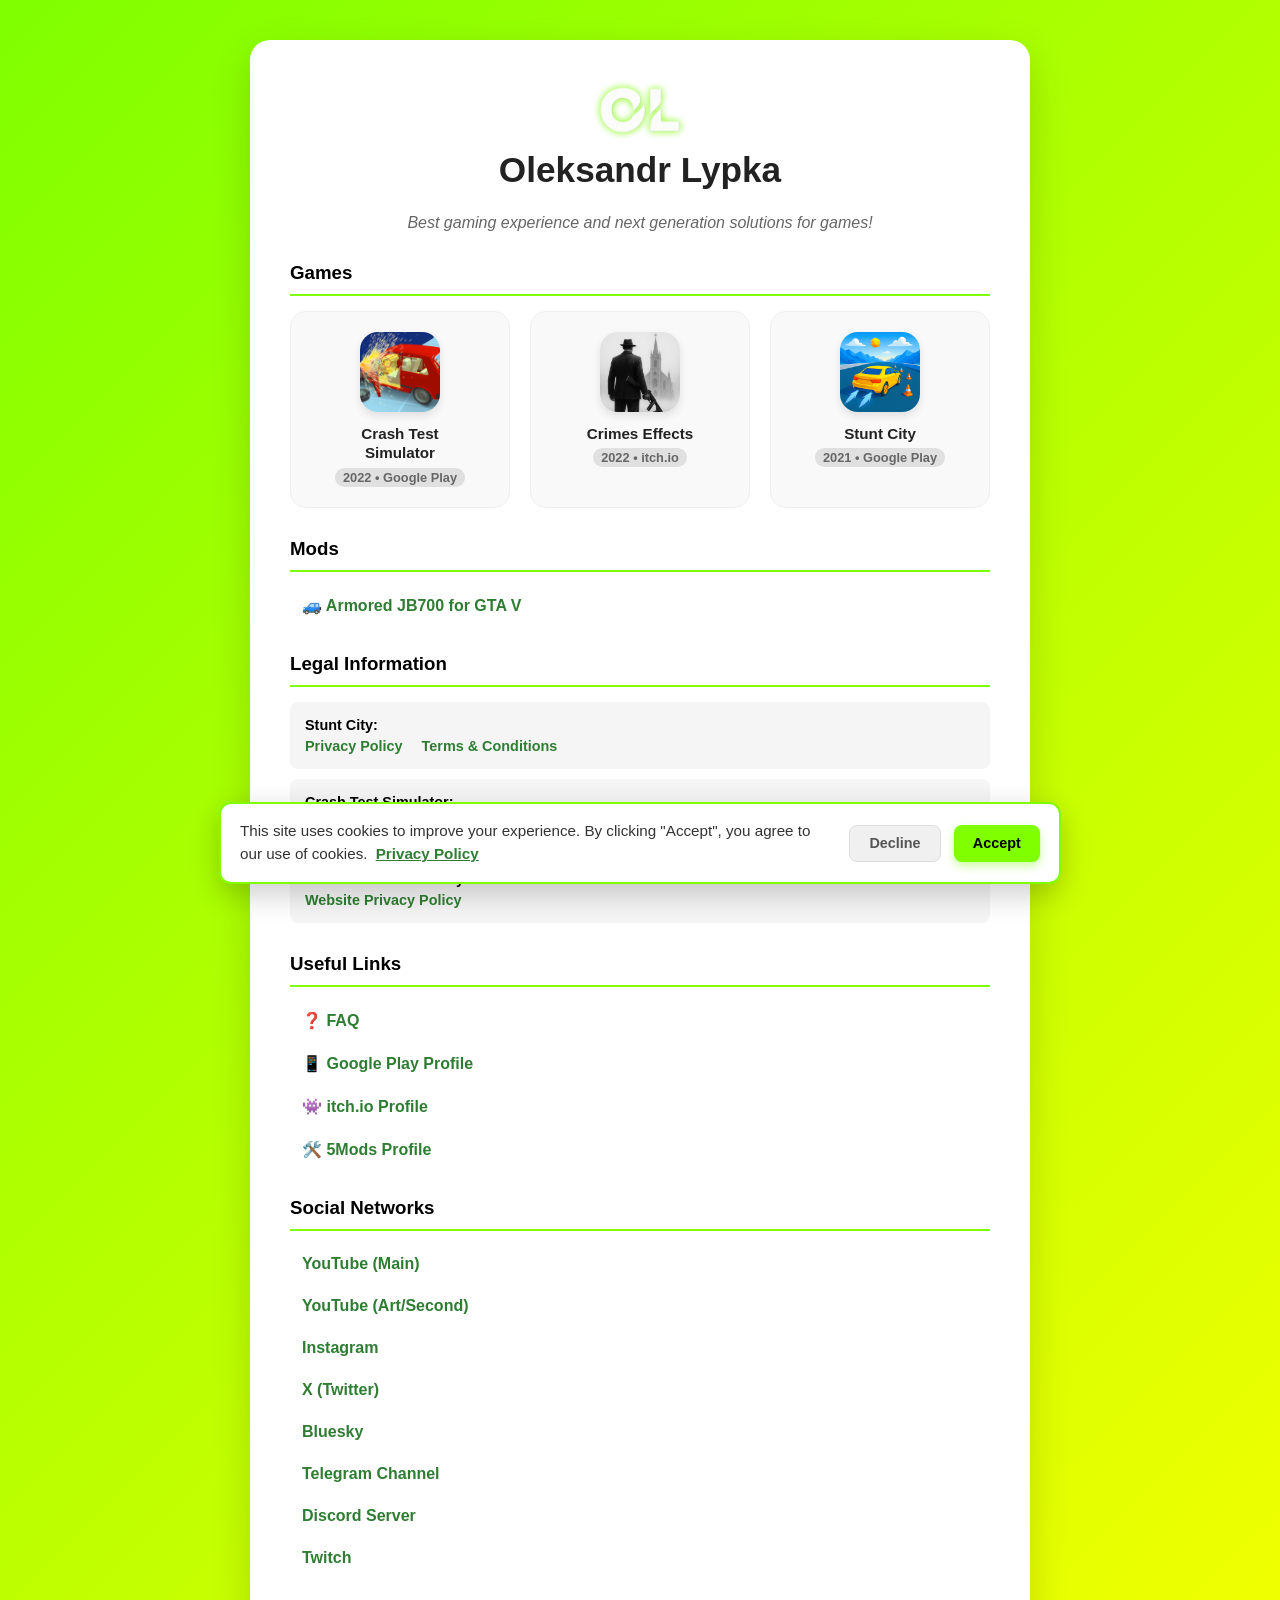
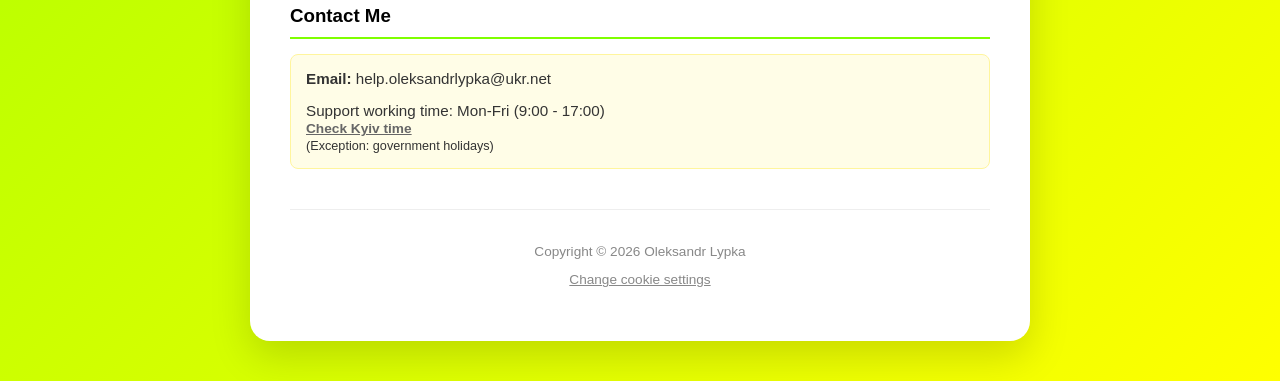
==== index.html @ 683409d5 "Added new link" ====
<!DOCTYPE html>
<html lang="en">
<head>
    <meta charset='utf-8'>
    <meta name='viewport' content='width=device-width, initial-scale=1.0'>
    <title>Oleksandr Lypka - Home</title>
    <style>
        /* --- 1. MAIN BACKGROUND AND LAYOUT --- */
        body {
            margin: 0;
            padding: 0;
            font-family: 'Helvetica Neue', Helvetica, Arial, sans-serif;
            background: linear-gradient(135deg, #7fff00, #ffff00);
            min-height: 100vh;
            display: flex;
            justify-content: center;
            align-items: center;
            color: #333;
        }

        /* --- 2. WHITE CARD (CONTAINER) --- */
        .card-container {
            background-color: #ffffff;
            width: 90%;
            max-width: 700px;
            margin: 40px 20px;
            padding: 40px;
            border-radius: 20px;
            box-shadow: 0 15px 40px rgba(0,0,0,0.15);
            position: relative;
        }

        /* --- 3. LOGO STYLES --- */
        .logo-img {
            display: block;
            margin: 0 auto 10px auto;
            max-width: 120px;
            height: auto;
        }

        /* --- 4. GAME CARDS STYLES --- */
        .games-grid {
            display: grid;
            grid-template-columns: repeat(auto-fit, minmax(140px, 1fr));
            gap: 20px;
            margin-bottom: 30px;
        }

        .game-card {
            background-color: #f9f9f9;
            border-radius: 16px;
            padding: 20px;
            text-align: center;
            text-decoration: none;
            transition: transform 0.2s, box-shadow 0.2s;
            border: 1px solid #eee;
            display: flex;
            flex-direction: column;
            align-items: center;
        }

            .game-card:hover {
                transform: translateY(-5px);
                box-shadow: 0 10px 20px rgba(0,0,0,0.1);
                background-color: #fff;
                border-color: #7fff00;
            }

        .game-icon {
            width: 80px;
            height: 80px;
            border-radius: 18px;
            margin-bottom: 12px;
            box-shadow: 0 4px 8px rgba(0,0,0,0.1);
            object-fit: cover;
        }

        .game-title {
            font-weight: bold;
            color: #222;
            margin-bottom: 5px;
            font-size: 0.95em;
            line-height: 1.3;
        }

        .game-platform {
            font-size: 0.8em;
            color: #666;
            background: #e0e0e0;
            padding: 2px 8px;
            border-radius: 10px;
            white-space: nowrap; /* So that the year and text don't break up ugly */
        }

        /* --- 5. TYPOGRAPHY AND ELEMENTS --- */
        h1 {
            margin-top: 0;
            color: #222;
            text-align: center;
            font-size: 2.2em;
        }

        .subtitle {
            text-align: center;
            color: #666;
            font-style: italic;
            margin-bottom: 30px;
        }

        h3 {
            border-bottom: 2px solid #7fff00;
            padding-bottom: 10px;
            margin-top: 30px;
            margin-bottom: 15px;
            color: #000;
        }

        ul {
            list-style-type: none;
            padding-left: 0;
        }

        li {
            margin-bottom: 8px;
            padding: 8px 12px;
            border-radius: 6px;
            transition: background 0.2s;
        }

            li:hover {
                background-color: #f9f9f9;
            }

        a {
            color: #2e7d32;
            text-decoration: none;
            font-weight: 600;
            display: block;
        }

        .game-card a {
            text-decoration: none;
        }
        /* Fix for cards */

        /* Links Hover */
        ul a:hover, .legal-links a:hover, .footer a:hover {
            text-decoration: underline;
            color: #1b5e20;
        }

        /* Legal & Footer */
        .legal-section {
            font-size: 0.9em;
            color: #555;
            background: #f5f5f5;
            padding: 15px;
            border-radius: 8px;
            margin-bottom: 10px;
        }

            .legal-section strong {
                display: block;
                margin-bottom: 5px;
                color: #000;
            }

        .legal-links a {
            display: inline;
            margin-right: 15px;
        }

        .contact-info {
            background-color: #fffde7;
            padding: 15px;
            border-radius: 8px;
            border: 1px solid #fff59d;
            font-size: 0.95em;
        }

        .footer {
            text-align: center;
            margin-top: 40px;
            font-size: 0.85em;
            color: #888;
            border-top: 1px solid #eee;
            padding-top: 20px;
        }

            .footer a {
                display: inline;
                color: #888;
                font-weight: normal;
                text-decoration: underline;
            }

        /* --- 6. COOKIE CONSENT --- */
        .cookie-consent {
            position: fixed;
            left: 1rem;
            right: 1rem;
            bottom: 1rem;
            background: #ffffff;
            color: #333;
            border: 2px solid #7fff00;
            padding: 1rem 1.2rem;
            border-radius: 12px;
            box-shadow: 0 10px 30px rgba(0,0,0,0.2);
            display: flex;
            gap: 1rem;
            align-items: center;
            justify-content: space-between;
            z-index: 9999;
            max-width: 800px;
            margin: 0 auto;
            font-size: 0.95rem;
        }

            .cookie-consent[hidden] {
                display: none !important;
            }

        .cookie-consent__message {
            flex: 1;
            line-height: 1.5;
        }

        .cookie-consent__actions {
            display: flex;
            gap: 0.8rem;
            flex-shrink: 0;
        }

        .cookie-btn {
            border: none;
            padding: 0.6rem 1.2rem;
            border-radius: 8px;
            cursor: pointer;
            font-weight: bold;
            font-size: 0.9rem;
            transition: transform 0.1s;
        }

            .cookie-btn:active {
                transform: scale(0.95);
            }

        .cookie-btn--accept {
            background: #7fff00;
            color: #000;
            box-shadow: 0 4px 10px rgba(127, 255, 0, 0.4);
        }

            .cookie-btn--accept:hover {
                background: #76ea00;
            }

        .cookie-btn--decline {
            background: #f0f0f0;
            color: #555;
            border: 1px solid #ddd;
        }

            .cookie-btn--decline:hover {
                background: #e0e0e0;
                color: #000;
            }

        .cookie-link {
            color: #2e7d32;
            text-decoration: underline;
            margin-left: 0.25rem;
            display: inline;
            font-weight: bold;
        }

        @media (max-width:600px) {
            .cookie-consent {
                flex-direction: column;
                align-items: stretch;
                text-align: left;
            }

            .cookie-consent__actions {
                justify-content: flex-end;
                margin-top: 10px;
            }

            .card-container {
                width: auto;
                padding: 25px;
                margin: 20px 10px;
            }

            .games-grid {
                grid-template-columns: repeat(auto-fit, minmax(130px, 1fr));
            }
        }
    </style>
</head>
<body>

    <div class="card-container">

        <img src="OL_Logo.png" alt="Oleksandr Lypka Logo" class="logo-img">

        <h1>Oleksandr Lypka</h1>
        <div class="subtitle">Best gaming experience and next generation solutions for games!</div>

        <h3>Games</h3>

        <div class="games-grid">

            <a href="https://play.google.com/store/apps/details?id=com.OleksandrLypka.CrashTestSimulator" target="_blank" rel="noopener noreferrer" class="game-card">
                <img src="CTS_Icon.png" alt="Crash Test Simulator Icon" class="game-icon">
                <div class="game-title">Crash Test<br>Simulator</div>
                <div class="game-platform">2022 • Google Play</div>
            </a>

            <a href="https://oleksandrlypka.itch.io/crimes-effect" target="_blank" rel="noopener noreferrer" class="game-card">
                <img src="CE_Icon.png" alt="Crimes Effects Icon" class="game-icon">
                <div class="game-title">Crimes Effects</div>
                <div class="game-platform">2022 • itch.io</div>
            </a>

            <a href="https://play.google.com/store/apps/details?id=com.OleksandrLypka.DeliveryWithoutBrakes" target="_blank" rel="noopener noreferrer" class="game-card">
                <img src="SC_Icon.png" alt="Stunt City Icon" class="game-icon">
                <div class="game-title">Stunt City</div>
                <div class="game-platform">2021 • Google Play</div>
            </a>

        </div>
        <h3>Mods</h3>
        <ul>
            <li><a href="https://gta5-mods.com/vehicles/armored-jb700" target="_blank" rel="noopener noreferrer">🚙 Armored JB700 for GTA V</a></li>
        </ul>

        <h3>Legal Information</h3>

        <div class="legal-section">
            <strong>Stunt City:</strong>
            <div class="legal-links">
                <a href="https://oleksandrlypka.github.io/PrivacyPolicySC.html" target="_blank" rel="noopener noreferrer">Privacy Policy</a>
                <a href="https://oleksandrlypka.github.io/TermsAndConditionsSC.html" target="_blank" rel="noopener noreferrer">Terms & Conditions</a>
            </div>
        </div>

        <div class="legal-section">
            <strong>Crash Test Simulator:</strong>
            <div class="legal-links">
                <a href="https://oleksandrlypka.github.io/PrivacyPolicyID1.html" target="_blank" rel="noopener noreferrer">Privacy Policy</a>
                <a href="https://oleksandrlypka.github.io/TermsAndConditionsID1.html" target="_blank" rel="noopener noreferrer">Terms & Conditions</a>
            </div>
        </div>

        <div class="legal-section">
            <strong>General Website Policy:</strong>
            <div class="legal-links">
                <a href="https://oleksandrlypka.github.io/PrivacyPolicy.html" target="_blank" rel="noopener noreferrer">Website Privacy Policy</a>
            </div>
        </div>

        <h3>Useful Links</h3>
        <ul>
            <li><a href="https://oleksandrlypka.github.io/FAQ.html" target="_blank" rel="noopener noreferrer">❓ FAQ</a></li>
            <li><a href="https://play.google.com/store/apps/dev?id=6478734497138640478" target="_blank" rel="noopener noreferrer">📱 Google Play Profile</a></li>
            <li><a href="https://oleksandrlypka.itch.io/" target="_blank" rel="noopener noreferrer">👾 itch.io Profile</a></li>
            <li><a href="https://www.gta5-mods.com/users/OleksandrLypka" target="_blank" rel="noopener noreferrer">🛠️ 5Mods Profile</a></li>
        </ul>

        <h3>Social Networks</h3>
        <ul>
            <li><a href="https://www.youtube.com/@Oleksandr_Lypka" target="_blank" rel="noopener noreferrer">YouTube (Main)</a></li>
            <li><a href="https://www.youtube.com/@Oleksandr_Lypka_Art" target="_blank" rel="noopener noreferrer">YouTube (Art/Second)</a></li>
            <li><a href="https://www.instagram.com/oleksandr_lypka/" target="_blank" rel="noopener noreferrer">Instagram</a></li>
            <li><a href="https://x.com/OLypka" target="_blank" rel="noopener noreferrer">X (Twitter)</a></li>
            <li><a href="https://bsky.app/profile/oleksandrlypka.bsky.social" target="_blank" rel="noopener noreferrer">Bluesky</a></li>
            <li><a href="https://t.me/OleksandrLypkaGames" target="_blank" rel="noopener noreferrer">Telegram Channel</a></li>
            <li><a href="https://discord.com/invite/uc6fNRcWS9" target="_blank" rel="noopener noreferrer">Discord Server</a></li>
            <li><a href="https://twitch.tv/oleksandr_lypka" target="_blank" rel="noopener noreferrer">Twitch</a></li>
        </ul>

        <h3>Contact Me</h3>
        <div class="contact-info">
            <p style="margin-top: 0;"><strong>Email:</strong> help.oleksandrlypka@ukr.net</p>
            <p style="margin-bottom: 0;">
                Support working time: Mon-Fri (9:00 - 17:00)<br>
                <a href="https://time.is/en/Kyiv" target="_blank" rel="noopener noreferrer" style="display:inline; color:#666; font-size: 0.9em; text-decoration:underline;">Check Kyiv time</a><br>
                <small>(Exception: government holidays)</small>
            </p>
        </div>

        <div class="footer">
            <p>
                Copyright &copy;
                <script>document.write(new Date().getFullYear())</script> Oleksandr Lypka
            </p>
            <p><a id="change-cookie-settings" href="#" role="button">Change cookie settings</a></p>
        </div>

    </div>

    <div id="cookie-consent" class="cookie-consent" role="dialog" aria-live="polite" aria-label="Cookie consent" hidden>
        <div class="cookie-consent__message">
            This site uses cookies to improve your experience. By clicking "Accept", you agree to our use of cookies.
            <a class="cookie-link" href="https://oleksandrlypka.github.io/PrivacyPolicy.html" target="_blank" rel="noopener noreferrer">Privacy Policy</a>
        </div>
        <div class="cookie-consent__actions">
            <button id="decline-cookies" class="cookie-btn cookie-btn--decline" type="button">Decline</button>
            <button id="accept-cookies" class="cookie-btn cookie-btn--accept" type="button">Accept</button>
        </div>
    </div>

    <script>
        (function () {
            var KEY = 'cookieConsent';
            var consent = localStorage.getItem(KEY);
            var banner = document.getElementById('cookie-consent');
            var acceptBtn = document.getElementById('accept-cookies');
            var declineBtn = document.getElementById('decline-cookies');
            var changeLink = document.getElementById('change-cookie-settings');

            function hideBanner() { if (banner) banner.setAttribute('hidden', ''); }
            function showBanner() { if (banner) banner.removeAttribute('hidden'); }
            function onAccept() { localStorage.setItem(KEY, 'accepted'); hideBanner(); }
            function onDecline() { localStorage.setItem(KEY, 'declined'); hideBanner(); }

            if (acceptBtn) acceptBtn.addEventListener('click', onAccept);
            if (declineBtn) declineBtn.addEventListener('click', onDecline);
            if (changeLink) {
                changeLink.addEventListener('click', function (e) {
                    e.preventDefault();
                    localStorage.removeItem(KEY);
                    showBanner();
                });
            }
            if (!consent) {
                window.addEventListener('load', function () { setTimeout(showBanner, 300); });
            }
        })();
    </script>
</body>
</html>
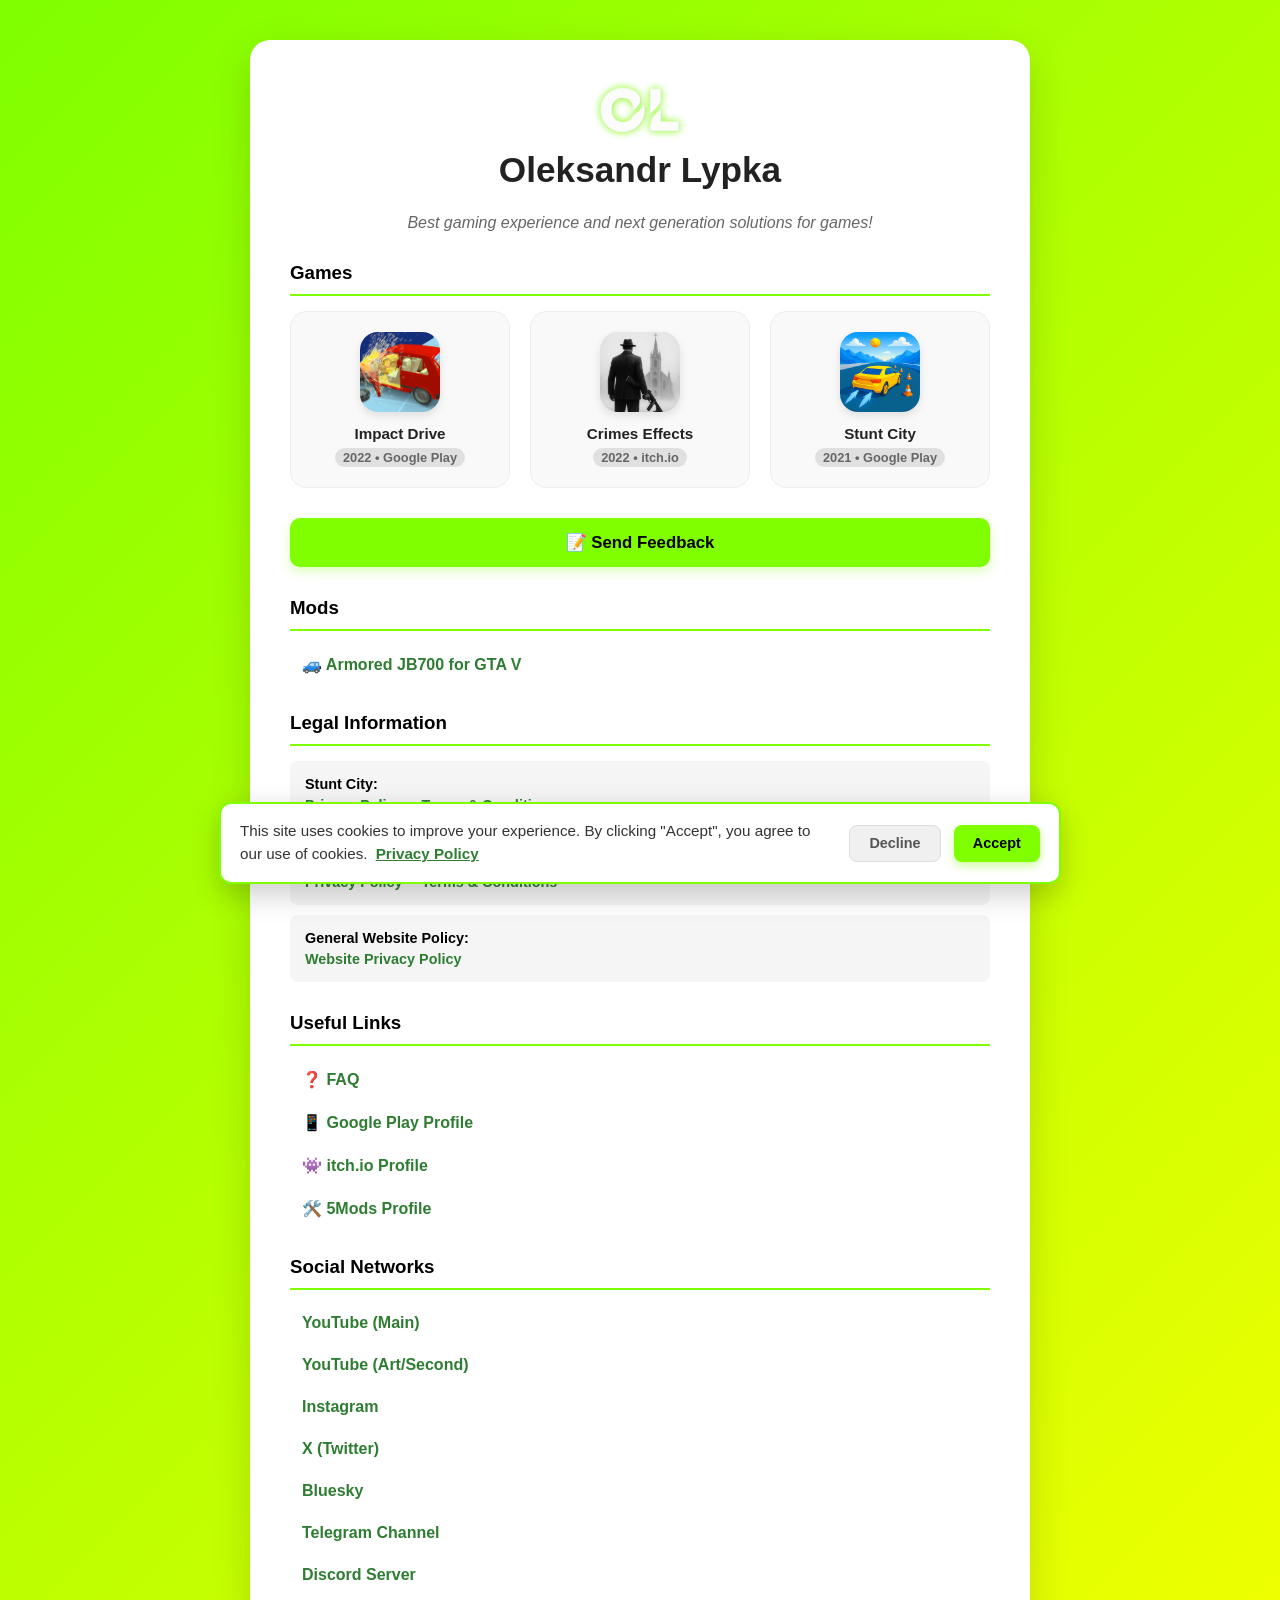
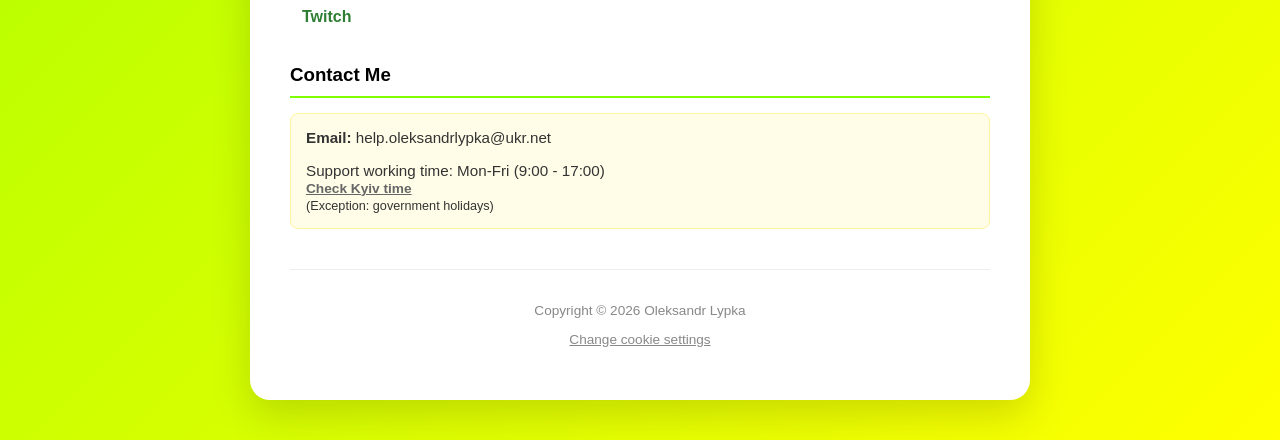
==== commit ed5f8662: "Updated docs and added feedback button" ====
--- a/index.html
+++ b/index.html
@@ -1,5 +1,6 @@
 <!DOCTYPE html>
 <html lang="en">
+
 <head>
     <meta charset='utf-8'>
     <meta name='viewport' content='width=device-width, initial-scale=1.0'>
@@ -26,7 +27,7 @@
             margin: 40px 20px;
             padding: 40px;
             border-radius: 20px;
-            box-shadow: 0 15px 40px rgba(0,0,0,0.15);
+            box-shadow: 0 15px 40px rgba(0, 0, 0, 0.15);
             position: relative;
         }
 
@@ -59,19 +60,19 @@
             align-items: center;
         }
 
-            .game-card:hover {
-                transform: translateY(-5px);
-                box-shadow: 0 10px 20px rgba(0,0,0,0.1);
-                background-color: #fff;
-                border-color: #7fff00;
-            }
+        .game-card:hover {
+            transform: translateY(-5px);
+            box-shadow: 0 10px 20px rgba(0, 0, 0, 0.1);
+            background-color: #fff;
+            border-color: #7fff00;
+        }
 
         .game-icon {
             width: 80px;
             height: 80px;
             border-radius: 18px;
             margin-bottom: 12px;
-            box-shadow: 0 4px 8px rgba(0,0,0,0.1);
+            box-shadow: 0 4px 8px rgba(0, 0, 0, 0.1);
             object-fit: cover;
         }
 
@@ -89,7 +90,8 @@
             background: #e0e0e0;
             padding: 2px 8px;
             border-radius: 10px;
-            white-space: nowrap; /* So that the year and text don't break up ugly */
+            white-space: nowrap;
+            /* So that the year and text don't break up ugly */
         }
 
         /* --- 5. TYPOGRAPHY AND ELEMENTS --- */
@@ -127,9 +129,9 @@
             transition: background 0.2s;
         }
 
-            li:hover {
-                background-color: #f9f9f9;
-            }
+        li:hover {
+            background-color: #f9f9f9;
+        }
 
         a {
             color: #2e7d32;
@@ -141,10 +143,13 @@
         .game-card a {
             text-decoration: none;
         }
+
         /* Fix for cards */
 
         /* Links Hover */
-        ul a:hover, .legal-links a:hover, .footer a:hover {
+        ul a:hover,
+        .legal-links a:hover,
+        .footer a:hover {
             text-decoration: underline;
             color: #1b5e20;
         }
@@ -159,11 +164,11 @@
             margin-bottom: 10px;
         }
 
-            .legal-section strong {
-                display: block;
-                margin-bottom: 5px;
-                color: #000;
-            }
+        .legal-section strong {
+            display: block;
+            margin-bottom: 5px;
+            color: #000;
+        }
 
         .legal-links a {
             display: inline;
@@ -187,12 +192,42 @@
             padding-top: 20px;
         }
 
-            .footer a {
-                display: inline;
-                color: #888;
-                font-weight: normal;
-                text-decoration: underline;
-            }
+        .footer a {
+            display: inline;
+            color: #888;
+            font-weight: normal;
+            text-decoration: underline;
+        }
+
+        /* --- FEEDBACK BUTTON --- */
+        .feedback-btn {
+            display: block;
+            background-color: #7fff00;
+            color: #000;
+            padding: 12px 20px;
+            border-radius: 10px;
+            text-align: center;
+            font-weight: bold;
+            font-size: 1.05em;
+            margin-top: 20px;
+            text-decoration: none;
+            transition: transform 0.2s, box-shadow 0.2s, background-color 0.2s;
+            box-shadow: 0 4px 12px rgba(127, 255, 0, 0.3);
+            border: 2px solid transparent;
+        }
+
+        .feedback-btn:hover {
+            transform: translateY(-3px);
+            background-color: #76ea00;
+            box-shadow: 0 6px 15px rgba(127, 255, 0, 0.4);
+            color: #000;
+            text-decoration: none;
+        }
+
+        .feedback-btn:active {
+            transform: translateY(0);
+            box-shadow: 0 2px 8px rgba(127, 255, 0, 0.2);
+        }
 
         /* --- 6. COOKIE CONSENT --- */
         .cookie-consent {
@@ -205,7 +240,7 @@
             border: 2px solid #7fff00;
             padding: 1rem 1.2rem;
             border-radius: 12px;
-            box-shadow: 0 10px 30px rgba(0,0,0,0.2);
+            box-shadow: 0 10px 30px rgba(0, 0, 0, 0.2);
             display: flex;
             gap: 1rem;
             align-items: center;
@@ -216,9 +251,9 @@
             font-size: 0.95rem;
         }
 
-            .cookie-consent[hidden] {
-                display: none !important;
-            }
+        .cookie-consent[hidden] {
+            display: none !important;
+        }
 
         .cookie-consent__message {
             flex: 1;
@@ -241,9 +276,9 @@
             transition: transform 0.1s;
         }
 
-            .cookie-btn:active {
-                transform: scale(0.95);
-            }
+        .cookie-btn:active {
+            transform: scale(0.95);
+        }
 
         .cookie-btn--accept {
             background: #7fff00;
@@ -251,9 +286,9 @@
             box-shadow: 0 4px 10px rgba(127, 255, 0, 0.4);
         }
 
-            .cookie-btn--accept:hover {
-                background: #76ea00;
-            }
+        .cookie-btn--accept:hover {
+            background: #76ea00;
+        }
 
         .cookie-btn--decline {
             background: #f0f0f0;
@@ -261,10 +296,10 @@
             border: 1px solid #ddd;
         }
 
-            .cookie-btn--decline:hover {
-                background: #e0e0e0;
-                color: #000;
-            }
+        .cookie-btn--decline:hover {
+            background: #e0e0e0;
+            color: #000;
+        }
 
         .cookie-link {
             color: #2e7d32;
@@ -298,6 +333,7 @@
         }
     </style>
 </head>
+
 <body>
 
     <div class="card-container">
@@ -311,28 +347,40 @@
 
         <div class="games-grid">
 
-            <a href="https://play.google.com/store/apps/details?id=com.OleksandrLypka.CrashTestSimulator" target="_blank" rel="noopener noreferrer" class="game-card">
-                <img src="CTS_Icon.png" alt="Crash Test Simulator Icon" class="game-icon">
-                <div class="game-title">Crash Test<br>Simulator</div>
+            <a href="https://play.google.com/store/apps/details?id=com.OleksandrLypka.CrashTestSimulator"
+               target="_blank" rel="noopener noreferrer" class="game-card">
+                <img src="ID_Icon.png" alt="Impact Drive Icon" class="game-icon">
+                <div class="game-title">Impact Drive</div>
                 <div class="game-platform">2022 • Google Play</div>
             </a>
 
-            <a href="https://oleksandrlypka.itch.io/crimes-effect" target="_blank" rel="noopener noreferrer" class="game-card">
+            <a href="https://oleksandrlypka.itch.io/crimes-effect" target="_blank" rel="noopener noreferrer"
+               class="game-card">
                 <img src="CE_Icon.png" alt="Crimes Effects Icon" class="game-icon">
                 <div class="game-title">Crimes Effects</div>
                 <div class="game-platform">2022 • itch.io</div>
             </a>
 
-            <a href="https://play.google.com/store/apps/details?id=com.OleksandrLypka.DeliveryWithoutBrakes" target="_blank" rel="noopener noreferrer" class="game-card">
+            <a href="https://play.google.com/store/apps/details?id=com.OleksandrLypka.DeliveryWithoutBrakes"
+               target="_blank" rel="noopener noreferrer" class="game-card">
                 <img src="SC_Icon.png" alt="Stunt City Icon" class="game-icon">
                 <div class="game-title">Stunt City</div>
                 <div class="game-platform">2021 • Google Play</div>
             </a>
-
-        </div>
+        </div>
+
+        <a href="https://forms.gle/CWivMV43n8EPGbwX9" target="_blank" rel="noopener noreferrer" class="feedback-btn" style="margin-top: 0; margin-bottom: 30px;">
+            📝 Send Feedback
+        </a>
+
         <h3>Mods</h3>
         <ul>
-            <li><a href="https://gta5-mods.com/vehicles/armored-jb700" target="_blank" rel="noopener noreferrer">🚙 Armored JB700 for GTA V</a></li>
+            <li>
+                <a href="https://gta5-mods.com/vehicles/armored-jb700" target="_blank" rel="noopener noreferrer">
+                    🚙
+                    Armored JB700 for GTA V
+                </a>
+            </li>
         </ul>
 
         <h3>Legal Information</h3>
@@ -340,43 +388,89 @@
         <div class="legal-section">
             <strong>Stunt City:</strong>
             <div class="legal-links">
-                <a href="https://oleksandrlypka.github.io/PrivacyPolicySC.html" target="_blank" rel="noopener noreferrer">Privacy Policy</a>
-                <a href="https://oleksandrlypka.github.io/TermsAndConditionsSC.html" target="_blank" rel="noopener noreferrer">Terms & Conditions</a>
+                <a href="https://oleksandrlypka.github.io/PrivacyPolicySC.html" target="_blank"
+                   rel="noopener noreferrer">Privacy Policy</a>
+                <a href="https://oleksandrlypka.github.io/TermsAndConditionsSC.html" target="_blank"
+                   rel="noopener noreferrer">Terms & Conditions</a>
             </div>
         </div>
 
         <div class="legal-section">
-            <strong>Crash Test Simulator:</strong>
+            <strong>Impact Drive:</strong>
             <div class="legal-links">
-                <a href="https://oleksandrlypka.github.io/PrivacyPolicyID1.html" target="_blank" rel="noopener noreferrer">Privacy Policy</a>
-                <a href="https://oleksandrlypka.github.io/TermsAndConditionsID1.html" target="_blank" rel="noopener noreferrer">Terms & Conditions</a>
+                <a href="https://oleksandrlypka.github.io/PrivacyPolicyID1.html" target="_blank"
+                   rel="noopener noreferrer">Privacy Policy</a>
+                <a href="https://oleksandrlypka.github.io/TermsAndConditionsID1.html" target="_blank"
+                   rel="noopener noreferrer">Terms & Conditions</a>
             </div>
         </div>
 
         <div class="legal-section">
             <strong>General Website Policy:</strong>
             <div class="legal-links">
-                <a href="https://oleksandrlypka.github.io/PrivacyPolicy.html" target="_blank" rel="noopener noreferrer">Website Privacy Policy</a>
+                <a href="https://oleksandrlypka.github.io/PrivacyPolicy.html" target="_blank"
+                   rel="noopener noreferrer">Website Privacy Policy</a>
             </div>
         </div>
 
         <h3>Useful Links</h3>
         <ul>
-            <li><a href="https://oleksandrlypka.github.io/FAQ.html" target="_blank" rel="noopener noreferrer">❓ FAQ</a></li>
-            <li><a href="https://play.google.com/store/apps/dev?id=6478734497138640478" target="_blank" rel="noopener noreferrer">📱 Google Play Profile</a></li>
-            <li><a href="https://oleksandrlypka.itch.io/" target="_blank" rel="noopener noreferrer">👾 itch.io Profile</a></li>
-            <li><a href="https://www.gta5-mods.com/users/OleksandrLypka" target="_blank" rel="noopener noreferrer">🛠️ 5Mods Profile</a></li>
+            <li>
+                <a href="https://oleksandrlypka.github.io/FAQ.html" target="_blank" rel="noopener noreferrer">❓ FAQ</a>
+            </li>
+            <li>
+                <a href="https://play.google.com/store/apps/dev?id=6478734497138640478" target="_blank"
+                   rel="noopener noreferrer">📱 Google Play Profile</a>
+            </li>
+            <li>
+                <a href="https://oleksandrlypka.itch.io/" target="_blank" rel="noopener noreferrer">
+                    👾 itch.io
+                    Profile
+                </a>
+            </li>
+            <li>
+                <a href="https://www.gta5-mods.com/users/OleksandrLypka" target="_blank" rel="noopener noreferrer">
+                    🛠️
+                    5Mods Profile
+                </a>
+            </li>
         </ul>
 
         <h3>Social Networks</h3>
         <ul>
-            <li><a href="https://www.youtube.com/@Oleksandr_Lypka" target="_blank" rel="noopener noreferrer">YouTube (Main)</a></li>
-            <li><a href="https://www.youtube.com/@Oleksandr_Lypka_Art" target="_blank" rel="noopener noreferrer">YouTube (Art/Second)</a></li>
-            <li><a href="https://www.instagram.com/oleksandr_lypka/" target="_blank" rel="noopener noreferrer">Instagram</a></li>
+            <li>
+                <a href="https://www.youtube.com/@Oleksandr_Lypka" target="_blank" rel="noopener noreferrer">
+                    YouTube
+                    (Main)
+                </a>
+            </li>
+            <li>
+                <a href="https://www.youtube.com/@Oleksandr_Lypka_Art" target="_blank" rel="noopener noreferrer">
+                    YouTube
+                    (Art/Second)
+                </a>
+            </li>
+            <li>
+                <a href="https://www.instagram.com/oleksandr_lypka/" target="_blank"
+                   rel="noopener noreferrer">Instagram</a>
+            </li>
             <li><a href="https://x.com/OLypka" target="_blank" rel="noopener noreferrer">X (Twitter)</a></li>
-            <li><a href="https://bsky.app/profile/oleksandrlypka.bsky.social" target="_blank" rel="noopener noreferrer">Bluesky</a></li>
-            <li><a href="https://t.me/OleksandrLypkaGames" target="_blank" rel="noopener noreferrer">Telegram Channel</a></li>
-            <li><a href="https://discord.com/invite/uc6fNRcWS9" target="_blank" rel="noopener noreferrer">Discord Server</a></li>
+            <li>
+                <a href="https://bsky.app/profile/oleksandrlypka.bsky.social" target="_blank"
+                   rel="noopener noreferrer">Bluesky</a>
+            </li>
+            <li>
+                <a href="https://t.me/OleksandrLypkaGames" target="_blank" rel="noopener noreferrer">
+                    Telegram
+                    Channel
+                </a>
+            </li>
+            <li>
+                <a href="https://discord.com/invite/uc6fNRcWS9" target="_blank" rel="noopener noreferrer">
+                    Discord
+                    Server
+                </a>
+            </li>
             <li><a href="https://twitch.tv/oleksandr_lypka" target="_blank" rel="noopener noreferrer">Twitch</a></li>
         </ul>
 
@@ -385,7 +479,11 @@
             <p style="margin-top: 0;"><strong>Email:</strong> help.oleksandrlypka@ukr.net</p>
             <p style="margin-bottom: 0;">
                 Support working time: Mon-Fri (9:00 - 17:00)<br>
-                <a href="https://time.is/en/Kyiv" target="_blank" rel="noopener noreferrer" style="display:inline; color:#666; font-size: 0.9em; text-decoration:underline;">Check Kyiv time</a><br>
+                <a href="https://time.is/en/Kyiv" target="_blank" rel="noopener noreferrer"
+                   style="display:inline; color:#666; font-size: 0.9em; text-decoration:underline;">
+                    Check Kyiv
+                    time
+                </a><br>
                 <small>(Exception: government holidays)</small>
             </p>
         </div>
@@ -403,7 +501,8 @@
     <div id="cookie-consent" class="cookie-consent" role="dialog" aria-live="polite" aria-label="Cookie consent" hidden>
         <div class="cookie-consent__message">
             This site uses cookies to improve your experience. By clicking "Accept", you agree to our use of cookies.
-            <a class="cookie-link" href="https://oleksandrlypka.github.io/PrivacyPolicy.html" target="_blank" rel="noopener noreferrer">Privacy Policy</a>
+            <a class="cookie-link" href="https://oleksandrlypka.github.io/PrivacyPolicy.html" target="_blank"
+                rel="noopener noreferrer">Privacy Policy</a>
         </div>
         <div class="cookie-consent__actions">
             <button id="decline-cookies" class="cookie-btn cookie-btn--decline" type="button">Decline</button>
@@ -412,32 +511,33 @@
     </div>
 
     <script>
-        (function () {
-            var KEY = 'cookieConsent';
-            var consent = localStorage.getItem(KEY);
-            var banner = document.getElementById('cookie-consent');
-            var acceptBtn = document.getElementById('accept-cookies');
-            var declineBtn = document.getElementById('decline-cookies');
-            var changeLink = document.getElementById('change-cookie-settings');
-
-            function hideBanner() { if (banner) banner.setAttribute('hidden', ''); }
-            function showBanner() { if (banner) banner.removeAttribute('hidden'); }
-            function onAccept() { localStorage.setItem(KEY, 'accepted'); hideBanner(); }
-            function onDecline() { localStorage.setItem(KEY, 'declined'); hideBanner(); }
-
-            if (acceptBtn) acceptBtn.addEventListener('click', onAccept);
-            if (declineBtn) declineBtn.addEventListener('click', onDecline);
-            if (changeLink) {
-                changeLink.addEventListener('click', function (e) {
-                    e.preventDefault();
-                    localStorage.removeItem(KEY);
-                    showBanner();
-                });
-            }
-            if (!consent) {
-                window.addEventListener('load', function () { setTimeout(showBanner, 300); });
-            }
-        })();
+            (function () {
+                var KEY = 'cookieConsent';
+                var consent = localStorage.getItem(KEY);
+                var banner = document.getElementById('cookie-consent');
+                var acceptBtn = document.getElementById('accept-cookies');
+                var declineBtn = document.getElementById('decline-cookies');
+                var changeLink = document.getElementById('change-cookie-settings');
+
+                function hideBanner() { if (banner) banner.setAttribute('hidden', ''); }
+                function showBanner() { if (banner) banner.removeAttribute('hidden'); }
+                function onAccept() { localStorage.setItem(KEY, 'accepted'); hideBanner(); }
+                function onDecline() { localStorage.setItem(KEY, 'declined'); hideBanner(); }
+
+                if (acceptBtn) acceptBtn.addEventListener('click', onAccept);
+                if (declineBtn) declineBtn.addEventListener('click', onDecline);
+                if (changeLink) {
+                    changeLink.addEventListener('click', function (e) {
+                        e.preventDefault();
+                        localStorage.removeItem(KEY);
+                        showBanner();
+                    });
+                }
+                if (!consent) {
+                    window.addEventListener('load', function () { setTimeout(showBanner, 300); });
+                }
+            })();
     </script>
 </body>
+
 </html>
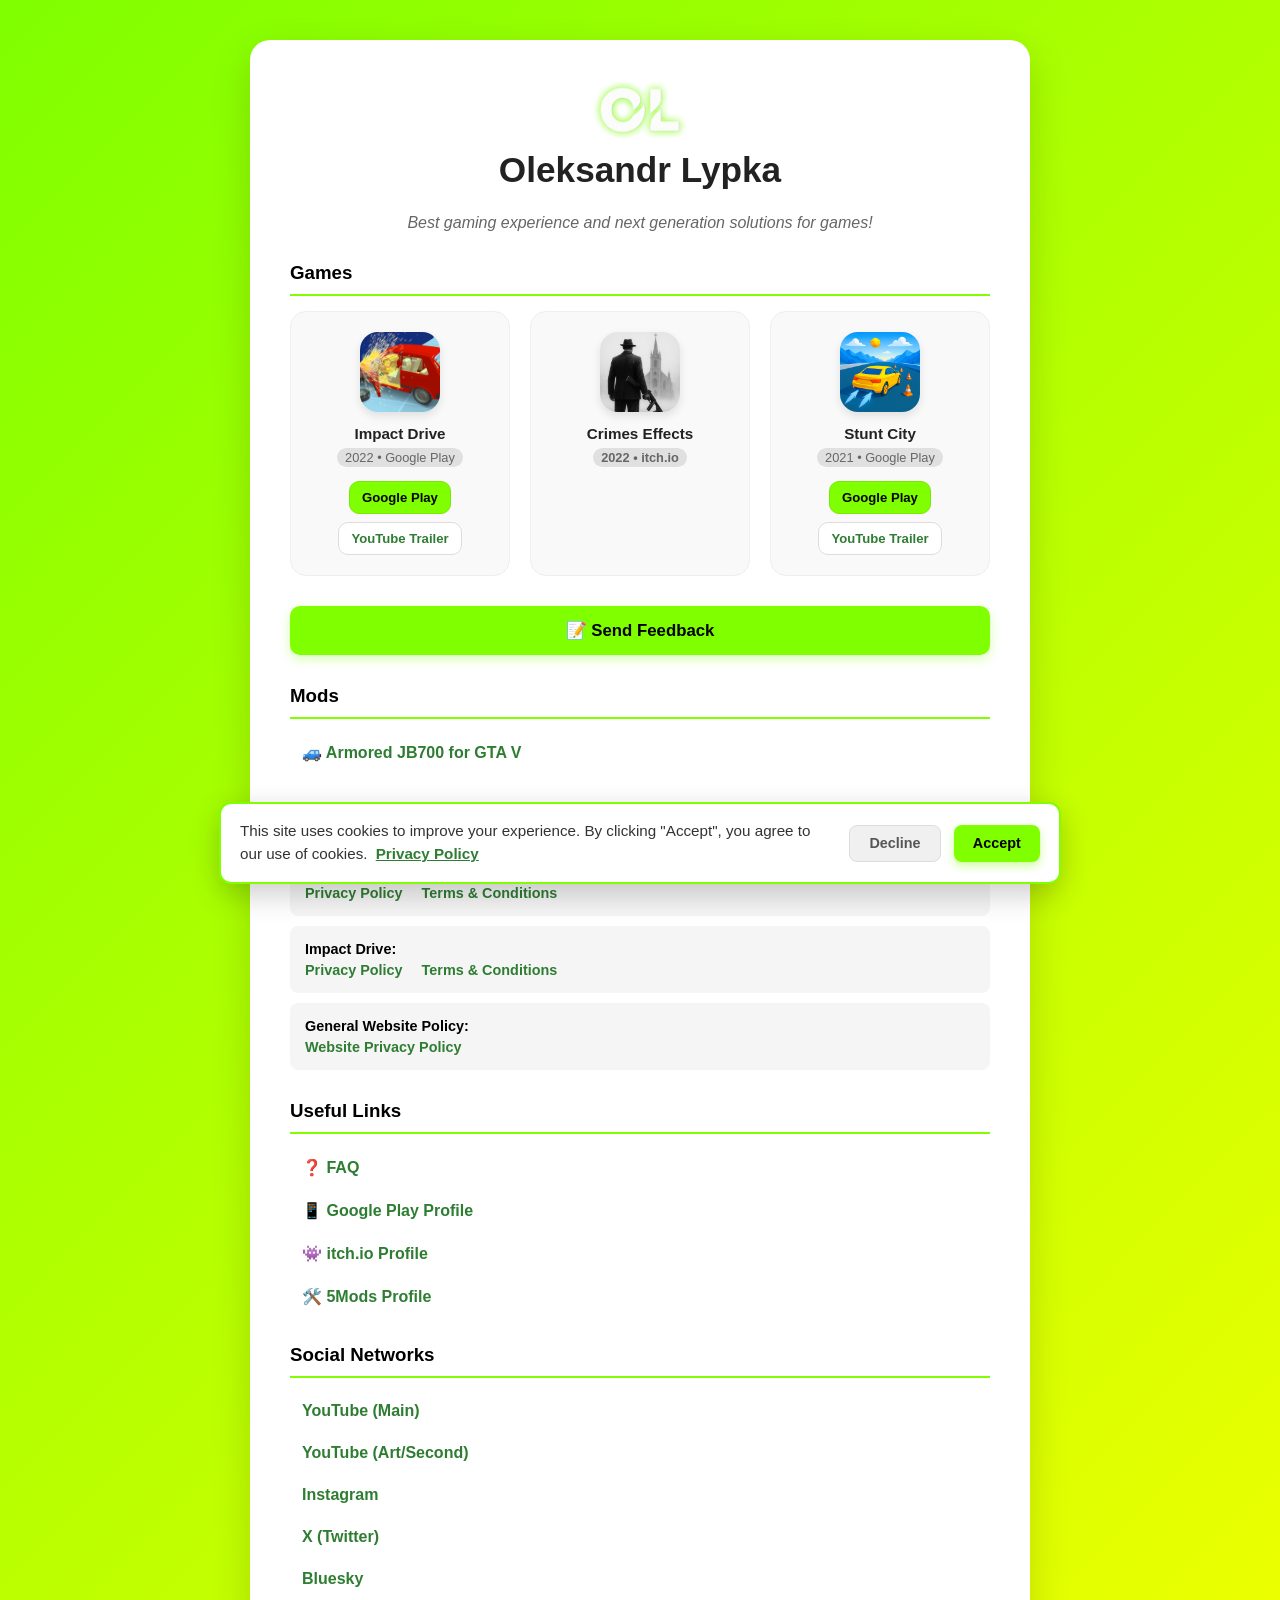
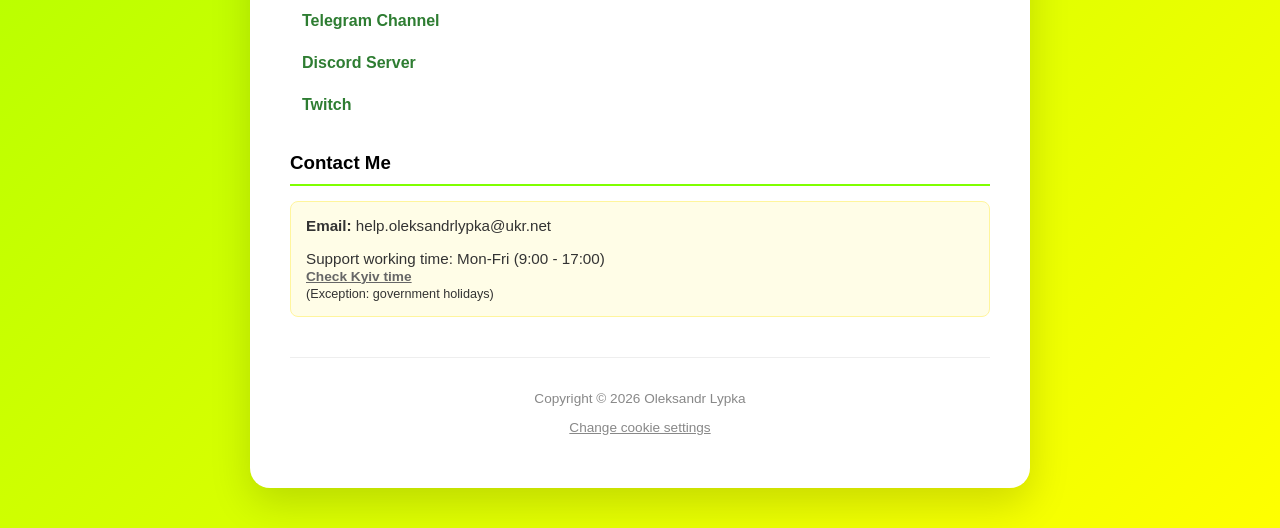
==== commit 6e699913: "Added buttons lead to trailers" ====
--- a/index.html
+++ b/index.html
@@ -52,7 +52,6 @@
             border-radius: 16px;
             padding: 20px;
             text-align: center;
-            text-decoration: none;
             transition: transform 0.2s, box-shadow 0.2s;
             border: 1px solid #eee;
             display: flex;
@@ -92,6 +91,44 @@
             border-radius: 10px;
             white-space: nowrap;
             /* So that the year and text don't break up ugly */
+        }
+
+        .game-actions {
+            display: flex;
+            gap: 8px;
+            flex-wrap: wrap;
+            justify-content: center;
+            margin-top: 14px;
+        }
+
+        .game-btn {
+            display: inline-block;
+            padding: 8px 12px;
+            border-radius: 10px;
+            font-size: 0.82em;
+            font-weight: bold;
+            text-decoration: none;
+            color: #000;
+            background: #7fff00;
+            border: 1px solid #76ea00;
+            transition: transform 0.2s, box-shadow 0.2s, background-color 0.2s;
+        }
+
+        .game-btn:hover {
+            transform: translateY(-2px);
+            box-shadow: 0 6px 14px rgba(127, 255, 0, 0.3);
+            background-color: #76ea00;
+            text-decoration: none;
+        }
+
+        .game-btn--secondary {
+            background: #fff;
+            border-color: #ddd;
+            color: #2e7d32;
+        }
+
+        .game-btn--secondary:hover {
+            background: #f7fff0;
         }
 
         /* --- 5. TYPOGRAPHY AND ELEMENTS --- */
@@ -347,12 +384,17 @@
 
         <div class="games-grid">
 
-            <a href="https://play.google.com/store/apps/details?id=com.OleksandrLypka.CrashTestSimulator"
-               target="_blank" rel="noopener noreferrer" class="game-card">
+            <div class="game-card">
                 <img src="ID_Icon.png" alt="Impact Drive Icon" class="game-icon">
                 <div class="game-title">Impact Drive</div>
                 <div class="game-platform">2022 • Google Play</div>
-            </a>
+                <div class="game-actions">
+                    <a href="https://play.google.com/store/apps/details?id=com.OleksandrLypka.CrashTestSimulator"
+                       target="_blank" rel="noopener noreferrer" class="game-btn">Google Play</a>
+                    <a href="https://youtu.be/KNPz4oLVeFQ"
+                       target="_blank" rel="noopener noreferrer" class="game-btn game-btn--secondary">YouTube Trailer</a>
+                </div>
+            </div>
 
             <a href="https://oleksandrlypka.itch.io/crimes-effect" target="_blank" rel="noopener noreferrer"
                class="game-card">
@@ -361,12 +403,17 @@
                 <div class="game-platform">2022 • itch.io</div>
             </a>
 
-            <a href="https://play.google.com/store/apps/details?id=com.OleksandrLypka.DeliveryWithoutBrakes"
-               target="_blank" rel="noopener noreferrer" class="game-card">
+            <div class="game-card">
                 <img src="SC_Icon.png" alt="Stunt City Icon" class="game-icon">
                 <div class="game-title">Stunt City</div>
                 <div class="game-platform">2021 • Google Play</div>
-            </a>
+                <div class="game-actions">
+                    <a href="https://play.google.com/store/apps/details?id=com.OleksandrLypka.DeliveryWithoutBrakes"
+                       target="_blank" rel="noopener noreferrer" class="game-btn">Google Play</a>
+                    <a href="https://youtu.be/6c5XNfhsZOE"
+                       target="_blank" rel="noopener noreferrer" class="game-btn game-btn--secondary">YouTube Trailer</a>
+                </div>
+            </div>
         </div>
 
         <a href="https://forms.gle/CWivMV43n8EPGbwX9" target="_blank" rel="noopener noreferrer" class="feedback-btn" style="margin-top: 0; margin-bottom: 30px;">
@@ -540,4 +587,4 @@
     </script>
 </body>
 
-</html>+</html>
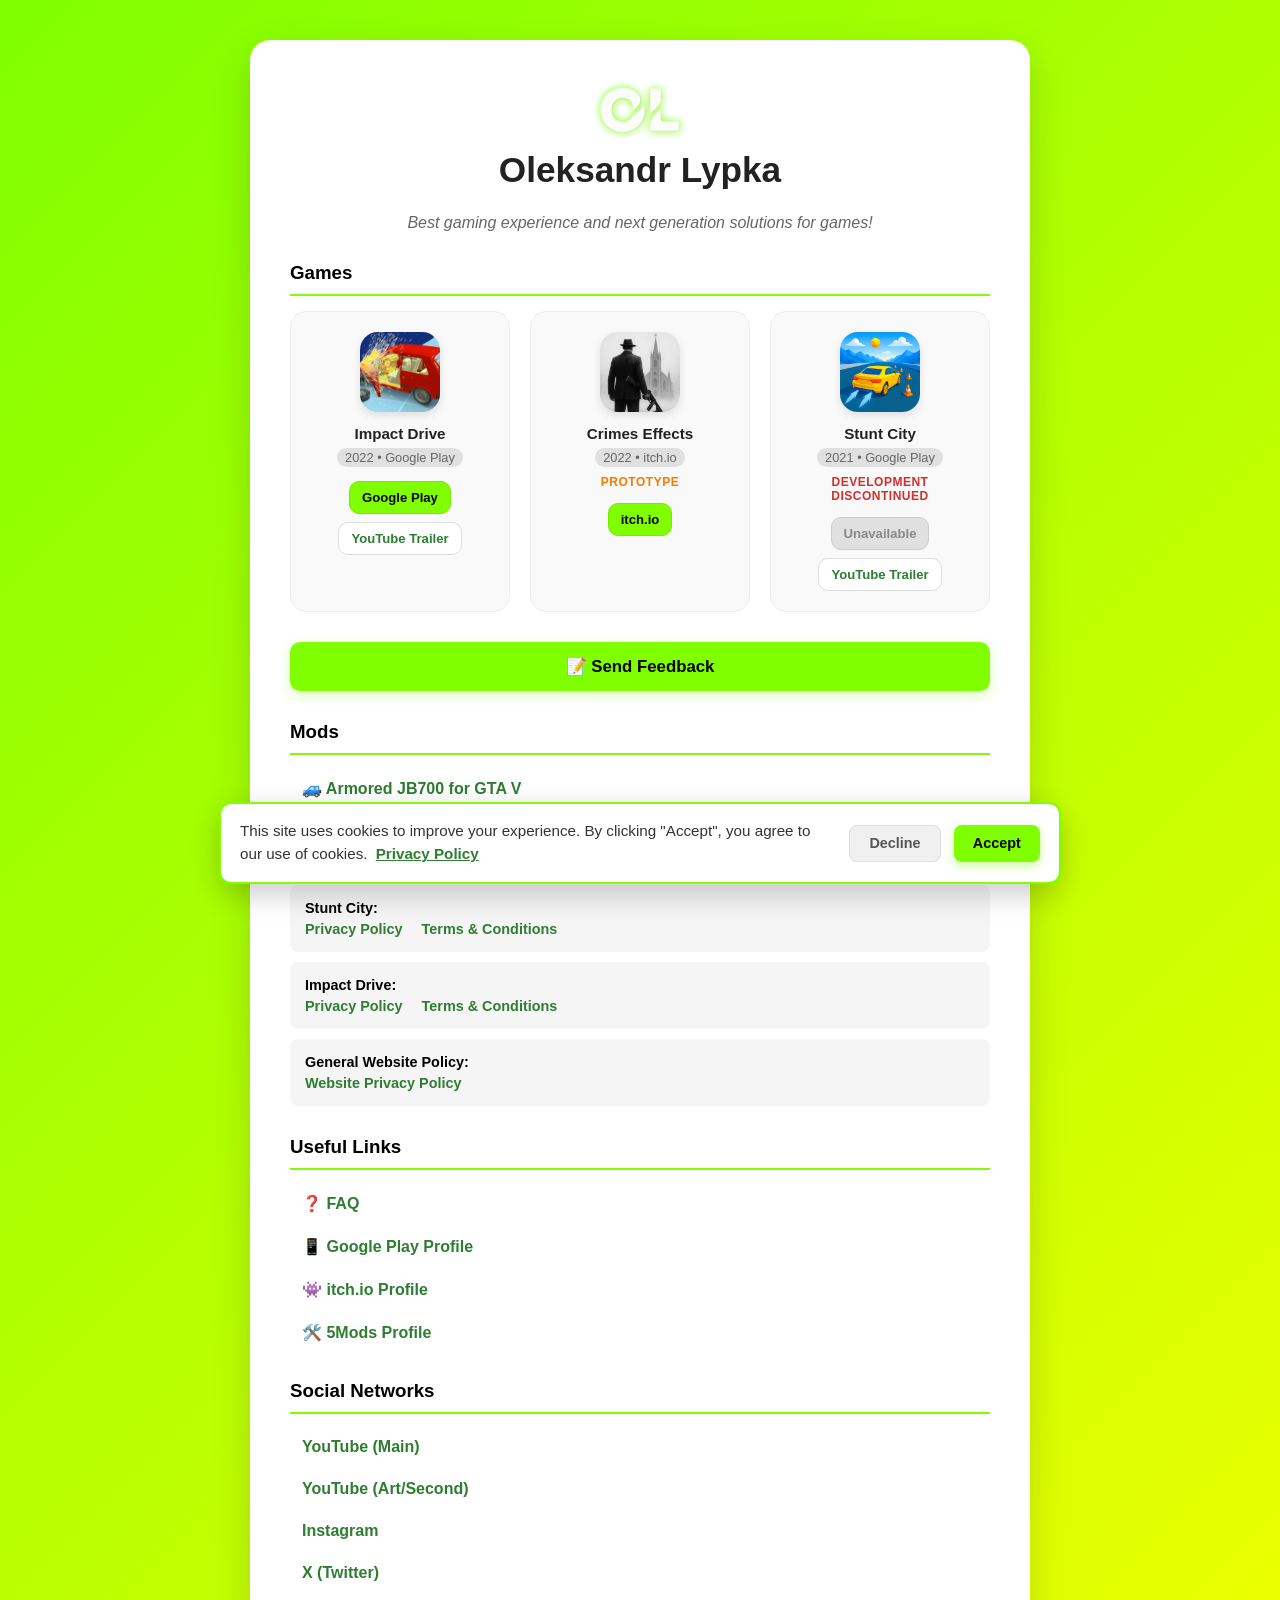
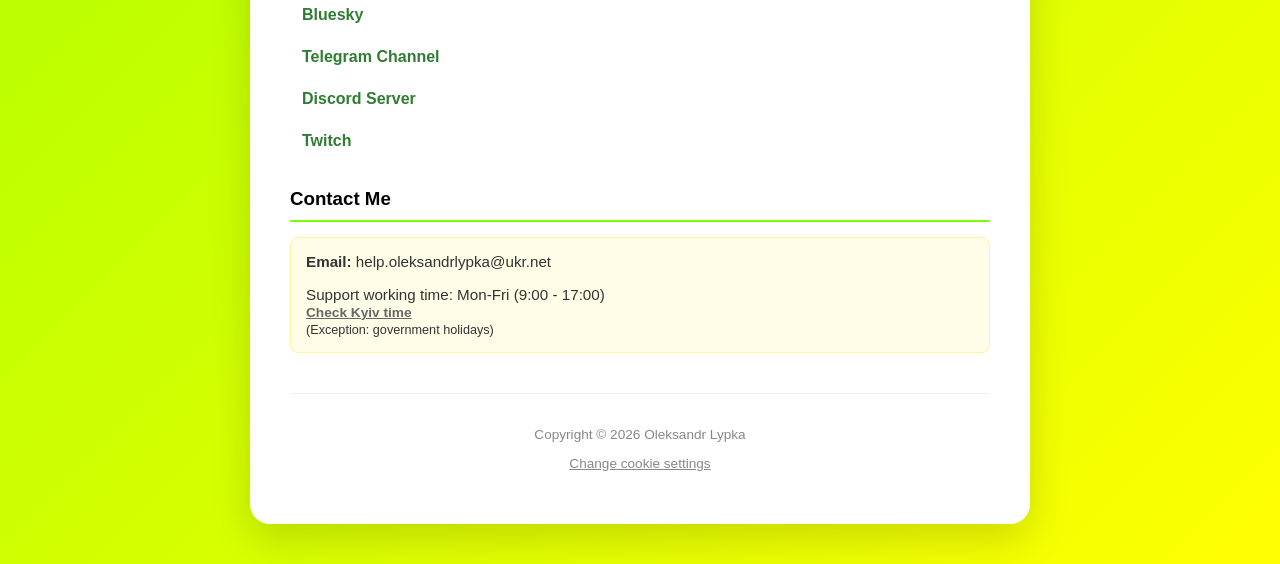
==== commit f55c64bc: "Updated information about games" ====
--- a/index.html
+++ b/index.html
@@ -90,7 +90,23 @@
             padding: 2px 8px;
             border-radius: 10px;
             white-space: nowrap;
-            /* So that the year and text don't break up ugly */
+        }
+
+        /* Game Status Badges */
+        .game-status {
+            font-size: 0.75em;
+            margin-top: 8px;
+            font-weight: bold;
+            text-transform: uppercase;
+            letter-spacing: 0.5px;
+        }
+
+        .status-prototype {
+            color: #f57c00; /* Orange color for prototype */
+        }
+
+        .status-discontinued {
+            color: #d32f2f; /* Red color for discontinued */
         }
 
         .game-actions {
@@ -131,6 +147,21 @@
             background: #f7fff0;
         }
 
+        /* Inactive button styling */
+        .game-btn--inactive {
+            background-color: #e0e0e0;
+            border-color: #ccc;
+            color: #888;
+            cursor: not-allowed;
+            pointer-events: none;
+        }
+
+        .game-btn--inactive:hover {
+            transform: none;
+            box-shadow: none;
+            background-color: #e0e0e0;
+        }
+
         /* --- 5. TYPOGRAPHY AND ELEMENTS --- */
         h1 {
             margin-top: 0;
@@ -180,8 +211,6 @@
         .game-card a {
             text-decoration: none;
         }
-
-        /* Fix for cards */
 
         /* Links Hover */
         ul a:hover,
@@ -396,20 +425,24 @@
                 </div>
             </div>
 
-            <a href="https://oleksandrlypka.itch.io/crimes-effect" target="_blank" rel="noopener noreferrer"
-               class="game-card">
+            <div class="game-card">
                 <img src="CE_Icon.png" alt="Crimes Effects Icon" class="game-icon">
                 <div class="game-title">Crimes Effects</div>
                 <div class="game-platform">2022 • itch.io</div>
-            </a>
+                <div class="game-status status-prototype">Prototype</div>
+                <div class="game-actions">
+                    <a href="https://oleksandrlypka.itch.io/crimes-effect" 
+                       target="_blank" rel="noopener noreferrer" class="game-btn">itch.io</a>
+                </div>
+            </div>
 
             <div class="game-card">
                 <img src="SC_Icon.png" alt="Stunt City Icon" class="game-icon">
                 <div class="game-title">Stunt City</div>
                 <div class="game-platform">2021 • Google Play</div>
+                <div class="game-status status-discontinued">Development discontinued</div>
                 <div class="game-actions">
-                    <a href="https://play.google.com/store/apps/details?id=com.OleksandrLypka.DeliveryWithoutBrakes"
-                       target="_blank" rel="noopener noreferrer" class="game-btn">Google Play</a>
+                    <span class="game-btn game-btn--inactive">Unavailable</span>
                     <a href="https://youtu.be/6c5XNfhsZOE"
                        target="_blank" rel="noopener noreferrer" class="game-btn game-btn--secondary">YouTube Trailer</a>
                 </div>
@@ -587,4 +620,4 @@
     </script>
 </body>
 
-</html>
+</html>
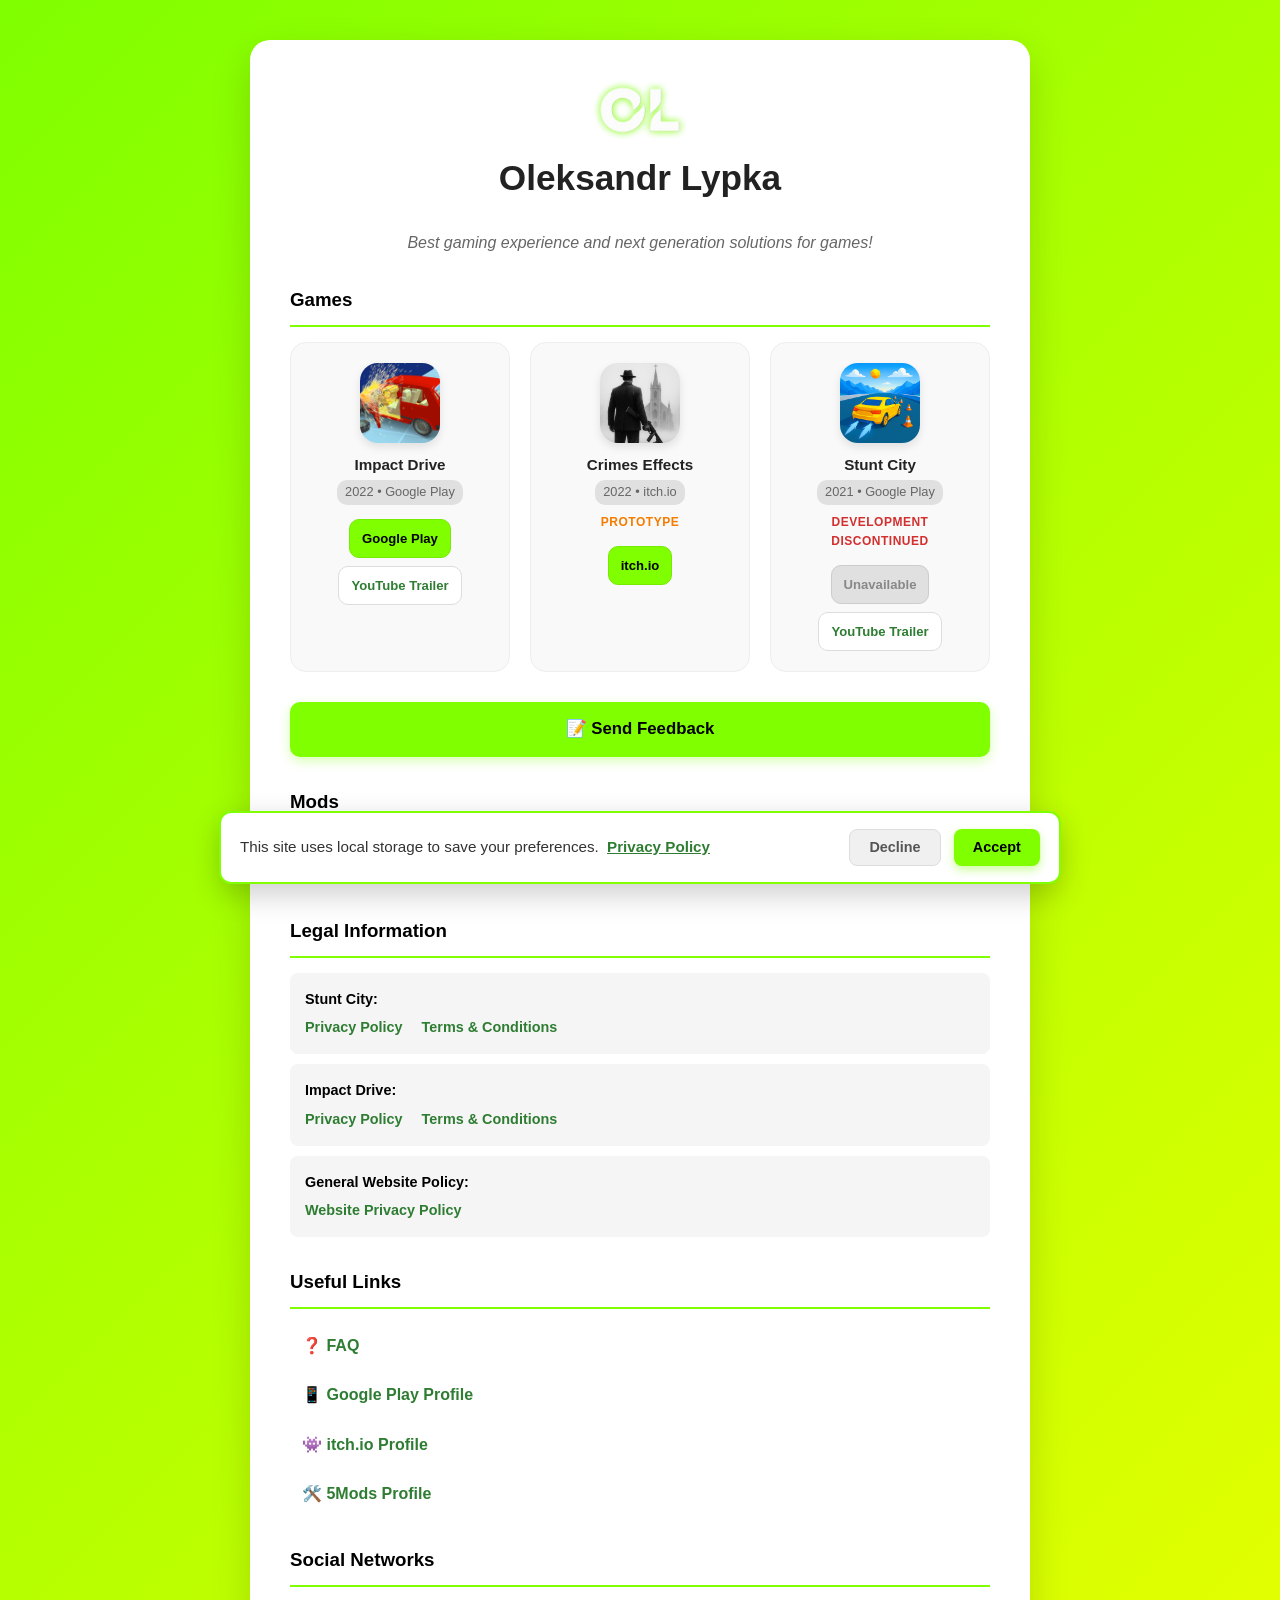
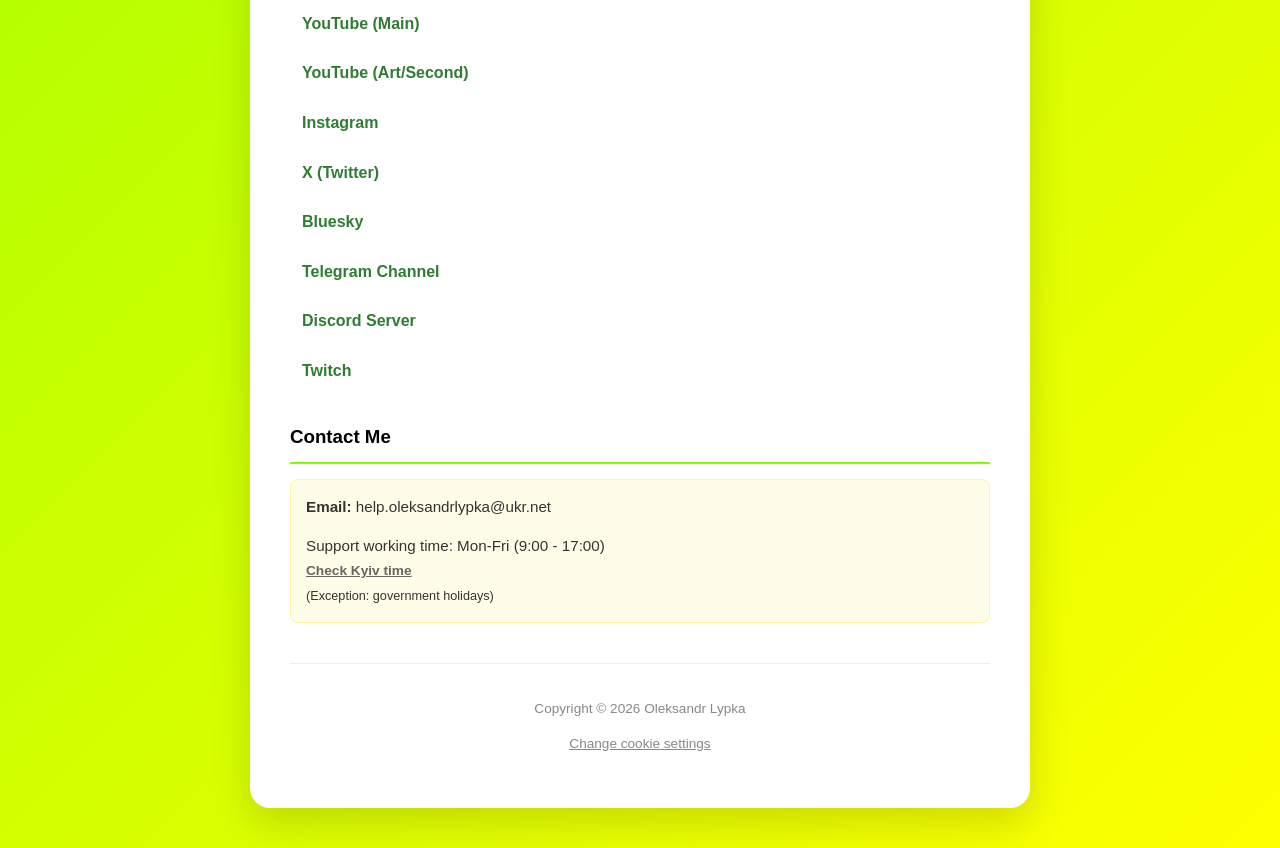
==== commit 9a2dd0c3: "Updated legal docs and improved cookie banner code" ====
--- a/index.html
+++ b/index.html
@@ -5,399 +5,7 @@
     <meta charset='utf-8'>
     <meta name='viewport' content='width=device-width, initial-scale=1.0'>
     <title>Oleksandr Lypka - Home</title>
-    <style>
-        /* --- 1. MAIN BACKGROUND AND LAYOUT --- */
-        body {
-            margin: 0;
-            padding: 0;
-            font-family: 'Helvetica Neue', Helvetica, Arial, sans-serif;
-            background: linear-gradient(135deg, #7fff00, #ffff00);
-            min-height: 100vh;
-            display: flex;
-            justify-content: center;
-            align-items: center;
-            color: #333;
-        }
-
-        /* --- 2. WHITE CARD (CONTAINER) --- */
-        .card-container {
-            background-color: #ffffff;
-            width: 90%;
-            max-width: 700px;
-            margin: 40px 20px;
-            padding: 40px;
-            border-radius: 20px;
-            box-shadow: 0 15px 40px rgba(0, 0, 0, 0.15);
-            position: relative;
-        }
-
-        /* --- 3. LOGO STYLES --- */
-        .logo-img {
-            display: block;
-            margin: 0 auto 10px auto;
-            max-width: 120px;
-            height: auto;
-        }
-
-        /* --- 4. GAME CARDS STYLES --- */
-        .games-grid {
-            display: grid;
-            grid-template-columns: repeat(auto-fit, minmax(140px, 1fr));
-            gap: 20px;
-            margin-bottom: 30px;
-        }
-
-        .game-card {
-            background-color: #f9f9f9;
-            border-radius: 16px;
-            padding: 20px;
-            text-align: center;
-            transition: transform 0.2s, box-shadow 0.2s;
-            border: 1px solid #eee;
-            display: flex;
-            flex-direction: column;
-            align-items: center;
-        }
-
-        .game-card:hover {
-            transform: translateY(-5px);
-            box-shadow: 0 10px 20px rgba(0, 0, 0, 0.1);
-            background-color: #fff;
-            border-color: #7fff00;
-        }
-
-        .game-icon {
-            width: 80px;
-            height: 80px;
-            border-radius: 18px;
-            margin-bottom: 12px;
-            box-shadow: 0 4px 8px rgba(0, 0, 0, 0.1);
-            object-fit: cover;
-        }
-
-        .game-title {
-            font-weight: bold;
-            color: #222;
-            margin-bottom: 5px;
-            font-size: 0.95em;
-            line-height: 1.3;
-        }
-
-        .game-platform {
-            font-size: 0.8em;
-            color: #666;
-            background: #e0e0e0;
-            padding: 2px 8px;
-            border-radius: 10px;
-            white-space: nowrap;
-        }
-
-        /* Game Status Badges */
-        .game-status {
-            font-size: 0.75em;
-            margin-top: 8px;
-            font-weight: bold;
-            text-transform: uppercase;
-            letter-spacing: 0.5px;
-        }
-
-        .status-prototype {
-            color: #f57c00; /* Orange color for prototype */
-        }
-
-        .status-discontinued {
-            color: #d32f2f; /* Red color for discontinued */
-        }
-
-        .game-actions {
-            display: flex;
-            gap: 8px;
-            flex-wrap: wrap;
-            justify-content: center;
-            margin-top: 14px;
-        }
-
-        .game-btn {
-            display: inline-block;
-            padding: 8px 12px;
-            border-radius: 10px;
-            font-size: 0.82em;
-            font-weight: bold;
-            text-decoration: none;
-            color: #000;
-            background: #7fff00;
-            border: 1px solid #76ea00;
-            transition: transform 0.2s, box-shadow 0.2s, background-color 0.2s;
-        }
-
-        .game-btn:hover {
-            transform: translateY(-2px);
-            box-shadow: 0 6px 14px rgba(127, 255, 0, 0.3);
-            background-color: #76ea00;
-            text-decoration: none;
-        }
-
-        .game-btn--secondary {
-            background: #fff;
-            border-color: #ddd;
-            color: #2e7d32;
-        }
-
-        .game-btn--secondary:hover {
-            background: #f7fff0;
-        }
-
-        /* Inactive button styling */
-        .game-btn--inactive {
-            background-color: #e0e0e0;
-            border-color: #ccc;
-            color: #888;
-            cursor: not-allowed;
-            pointer-events: none;
-        }
-
-        .game-btn--inactive:hover {
-            transform: none;
-            box-shadow: none;
-            background-color: #e0e0e0;
-        }
-
-        /* --- 5. TYPOGRAPHY AND ELEMENTS --- */
-        h1 {
-            margin-top: 0;
-            color: #222;
-            text-align: center;
-            font-size: 2.2em;
-        }
-
-        .subtitle {
-            text-align: center;
-            color: #666;
-            font-style: italic;
-            margin-bottom: 30px;
-        }
-
-        h3 {
-            border-bottom: 2px solid #7fff00;
-            padding-bottom: 10px;
-            margin-top: 30px;
-            margin-bottom: 15px;
-            color: #000;
-        }
-
-        ul {
-            list-style-type: none;
-            padding-left: 0;
-        }
-
-        li {
-            margin-bottom: 8px;
-            padding: 8px 12px;
-            border-radius: 6px;
-            transition: background 0.2s;
-        }
-
-        li:hover {
-            background-color: #f9f9f9;
-        }
-
-        a {
-            color: #2e7d32;
-            text-decoration: none;
-            font-weight: 600;
-            display: block;
-        }
-
-        .game-card a {
-            text-decoration: none;
-        }
-
-        /* Links Hover */
-        ul a:hover,
-        .legal-links a:hover,
-        .footer a:hover {
-            text-decoration: underline;
-            color: #1b5e20;
-        }
-
-        /* Legal & Footer */
-        .legal-section {
-            font-size: 0.9em;
-            color: #555;
-            background: #f5f5f5;
-            padding: 15px;
-            border-radius: 8px;
-            margin-bottom: 10px;
-        }
-
-        .legal-section strong {
-            display: block;
-            margin-bottom: 5px;
-            color: #000;
-        }
-
-        .legal-links a {
-            display: inline;
-            margin-right: 15px;
-        }
-
-        .contact-info {
-            background-color: #fffde7;
-            padding: 15px;
-            border-radius: 8px;
-            border: 1px solid #fff59d;
-            font-size: 0.95em;
-        }
-
-        .footer {
-            text-align: center;
-            margin-top: 40px;
-            font-size: 0.85em;
-            color: #888;
-            border-top: 1px solid #eee;
-            padding-top: 20px;
-        }
-
-        .footer a {
-            display: inline;
-            color: #888;
-            font-weight: normal;
-            text-decoration: underline;
-        }
-
-        /* --- FEEDBACK BUTTON --- */
-        .feedback-btn {
-            display: block;
-            background-color: #7fff00;
-            color: #000;
-            padding: 12px 20px;
-            border-radius: 10px;
-            text-align: center;
-            font-weight: bold;
-            font-size: 1.05em;
-            margin-top: 20px;
-            text-decoration: none;
-            transition: transform 0.2s, box-shadow 0.2s, background-color 0.2s;
-            box-shadow: 0 4px 12px rgba(127, 255, 0, 0.3);
-            border: 2px solid transparent;
-        }
-
-        .feedback-btn:hover {
-            transform: translateY(-3px);
-            background-color: #76ea00;
-            box-shadow: 0 6px 15px rgba(127, 255, 0, 0.4);
-            color: #000;
-            text-decoration: none;
-        }
-
-        .feedback-btn:active {
-            transform: translateY(0);
-            box-shadow: 0 2px 8px rgba(127, 255, 0, 0.2);
-        }
-
-        /* --- 6. COOKIE CONSENT --- */
-        .cookie-consent {
-            position: fixed;
-            left: 1rem;
-            right: 1rem;
-            bottom: 1rem;
-            background: #ffffff;
-            color: #333;
-            border: 2px solid #7fff00;
-            padding: 1rem 1.2rem;
-            border-radius: 12px;
-            box-shadow: 0 10px 30px rgba(0, 0, 0, 0.2);
-            display: flex;
-            gap: 1rem;
-            align-items: center;
-            justify-content: space-between;
-            z-index: 9999;
-            max-width: 800px;
-            margin: 0 auto;
-            font-size: 0.95rem;
-        }
-
-        .cookie-consent[hidden] {
-            display: none !important;
-        }
-
-        .cookie-consent__message {
-            flex: 1;
-            line-height: 1.5;
-        }
-
-        .cookie-consent__actions {
-            display: flex;
-            gap: 0.8rem;
-            flex-shrink: 0;
-        }
-
-        .cookie-btn {
-            border: none;
-            padding: 0.6rem 1.2rem;
-            border-radius: 8px;
-            cursor: pointer;
-            font-weight: bold;
-            font-size: 0.9rem;
-            transition: transform 0.1s;
-        }
-
-        .cookie-btn:active {
-            transform: scale(0.95);
-        }
-
-        .cookie-btn--accept {
-            background: #7fff00;
-            color: #000;
-            box-shadow: 0 4px 10px rgba(127, 255, 0, 0.4);
-        }
-
-        .cookie-btn--accept:hover {
-            background: #76ea00;
-        }
-
-        .cookie-btn--decline {
-            background: #f0f0f0;
-            color: #555;
-            border: 1px solid #ddd;
-        }
-
-        .cookie-btn--decline:hover {
-            background: #e0e0e0;
-            color: #000;
-        }
-
-        .cookie-link {
-            color: #2e7d32;
-            text-decoration: underline;
-            margin-left: 0.25rem;
-            display: inline;
-            font-weight: bold;
-        }
-
-        @media (max-width:600px) {
-            .cookie-consent {
-                flex-direction: column;
-                align-items: stretch;
-                text-align: left;
-            }
-
-            .cookie-consent__actions {
-                justify-content: flex-end;
-                margin-top: 10px;
-            }
-
-            .card-container {
-                width: auto;
-                padding: 25px;
-                margin: 20px 10px;
-            }
-
-            .games-grid {
-                grid-template-columns: repeat(auto-fit, minmax(130px, 1fr));
-            }
-        }
-    </style>
+    <link rel="stylesheet" href="style.css">
 </head>
 
 <body>
@@ -578,46 +186,7 @@
 
     </div>
 
-    <div id="cookie-consent" class="cookie-consent" role="dialog" aria-live="polite" aria-label="Cookie consent" hidden>
-        <div class="cookie-consent__message">
-            This site uses cookies to improve your experience. By clicking "Accept", you agree to our use of cookies.
-            <a class="cookie-link" href="https://oleksandrlypka.github.io/PrivacyPolicy.html" target="_blank"
-                rel="noopener noreferrer">Privacy Policy</a>
-        </div>
-        <div class="cookie-consent__actions">
-            <button id="decline-cookies" class="cookie-btn cookie-btn--decline" type="button">Decline</button>
-            <button id="accept-cookies" class="cookie-btn cookie-btn--accept" type="button">Accept</button>
-        </div>
-    </div>
-
-    <script>
-            (function () {
-                var KEY = 'cookieConsent';
-                var consent = localStorage.getItem(KEY);
-                var banner = document.getElementById('cookie-consent');
-                var acceptBtn = document.getElementById('accept-cookies');
-                var declineBtn = document.getElementById('decline-cookies');
-                var changeLink = document.getElementById('change-cookie-settings');
-
-                function hideBanner() { if (banner) banner.setAttribute('hidden', ''); }
-                function showBanner() { if (banner) banner.removeAttribute('hidden'); }
-                function onAccept() { localStorage.setItem(KEY, 'accepted'); hideBanner(); }
-                function onDecline() { localStorage.setItem(KEY, 'declined'); hideBanner(); }
-
-                if (acceptBtn) acceptBtn.addEventListener('click', onAccept);
-                if (declineBtn) declineBtn.addEventListener('click', onDecline);
-                if (changeLink) {
-                    changeLink.addEventListener('click', function (e) {
-                        e.preventDefault();
-                        localStorage.removeItem(KEY);
-                        showBanner();
-                    });
-                }
-                if (!consent) {
-                    window.addEventListener('load', function () { setTimeout(showBanner, 300); });
-                }
-            })();
-    </script>
+    <script src="cookie-banner.js" defer></script>
 </body>
 
 </html>
--- a/style.css
+++ b/style.css
@@ -0,0 +1,429 @@
+/* --- 1. MAIN BACKGROUND AND LAYOUT --- */
+body {
+    margin: 0;
+    padding: 0;
+    font-family: 'Helvetica Neue', Helvetica, Arial, sans-serif;
+    background: linear-gradient(135deg, #7fff00, #ffff00);
+    min-height: 100vh;
+    display: flex;
+    justify-content: center;
+    align-items: center;
+    color: #333;
+}
+
+/* --- 2. WHITE CARD (CONTAINER) --- */
+.card-container {
+    background-color: #ffffff;
+    width: 90%;
+    max-width: 700px;
+    margin: 40px 20px;
+    padding: 40px;
+    border-radius: 20px;
+    box-shadow: 0 15px 40px rgba(0, 0, 0, 0.15);
+    position: relative;
+    line-height: 1.6;
+}
+
+/* --- 3. LOGO STYLES --- */
+.logo-img {
+    display: block;
+    margin: 0 auto 10px auto;
+    max-width: 120px;
+    height: auto;
+}
+
+/* --- 4. GAME CARDS STYLES --- */
+.games-grid {
+    display: grid;
+    grid-template-columns: repeat(auto-fit, minmax(140px, 1fr));
+    gap: 20px;
+    margin-bottom: 30px;
+}
+
+.game-card {
+    background-color: #f9f9f9;
+    border-radius: 16px;
+    padding: 20px;
+    text-align: center;
+    transition: transform 0.2s, box-shadow 0.2s;
+    border: 1px solid #eee;
+    display: flex;
+    flex-direction: column;
+    align-items: center;
+}
+
+.game-card:hover {
+    transform: translateY(-5px);
+    box-shadow: 0 10px 20px rgba(0, 0, 0, 0.1);
+    background-color: #fff;
+    border-color: #7fff00;
+}
+
+.game-icon {
+    width: 80px;
+    height: 80px;
+    border-radius: 18px;
+    margin-bottom: 12px;
+    box-shadow: 0 4px 8px rgba(0, 0, 0, 0.1);
+    object-fit: cover;
+}
+
+.game-title {
+    font-weight: bold;
+    color: #222;
+    margin-bottom: 5px;
+    font-size: 0.95em;
+    line-height: 1.3;
+}
+
+.game-platform {
+    font-size: 0.8em;
+    color: #666;
+    background: #e0e0e0;
+    padding: 2px 8px;
+    border-radius: 10px;
+    white-space: nowrap;
+}
+
+/* Game Status Badges */
+.game-status {
+    font-size: 0.75em;
+    margin-top: 8px;
+    font-weight: bold;
+    text-transform: uppercase;
+    letter-spacing: 0.5px;
+}
+
+.status-prototype {
+    color: #f57c00; /* Orange color for prototype */
+}
+
+.status-discontinued {
+    color: #d32f2f; /* Red color for discontinued */
+}
+
+.game-actions {
+    display: flex;
+    gap: 8px;
+    flex-wrap: wrap;
+    justify-content: center;
+    margin-top: 14px;
+}
+
+.game-btn {
+    display: inline-block;
+    padding: 8px 12px;
+    border-radius: 10px;
+    font-size: 0.82em;
+    font-weight: bold;
+    text-decoration: none;
+    color: #000;
+    background: #7fff00;
+    border: 1px solid #76ea00;
+    transition: transform 0.2s, box-shadow 0.2s, background-color 0.2s;
+}
+
+.game-btn:hover {
+    transform: translateY(-2px);
+    box-shadow: 0 6px 14px rgba(127, 255, 0, 0.3);
+    background-color: #76ea00;
+    text-decoration: none;
+}
+
+.game-btn--secondary {
+    background: #fff;
+    border-color: #ddd;
+    color: #2e7d32;
+}
+
+.game-btn--secondary:hover {
+    background: #f7fff0;
+}
+
+/* Inactive button styling */
+.game-btn--inactive {
+    background-color: #e0e0e0;
+    border-color: #ccc;
+    color: #888;
+    cursor: not-allowed;
+    pointer-events: none;
+}
+
+.game-btn--inactive:hover {
+    transform: none;
+    box-shadow: none;
+    background-color: #e0e0e0;
+}
+
+/* --- 5. TYPOGRAPHY AND ELEMENTS --- */
+h1 {
+    margin-top: 0;
+    color: #222;
+    text-align: center;
+    font-size: 2.2em;
+}
+
+.subtitle {
+    text-align: center;
+    color: #666;
+    font-style: italic;
+    margin-bottom: 30px;
+}
+
+h3 {
+    border-bottom: 2px solid #7fff00;
+    padding-bottom: 10px;
+    margin-top: 30px;
+    margin-bottom: 15px;
+    color: #000;
+}
+
+ul {
+    list-style-type: none;
+    padding-left: 0;
+}
+
+li {
+    margin-bottom: 8px;
+    padding: 8px 12px;
+    border-radius: 6px;
+    transition: background 0.2s;
+}
+
+li:hover {
+    background-color: #f9f9f9;
+}
+
+a {
+    color: #2e7d32;
+    text-decoration: none;
+    font-weight: 600;
+}
+
+.game-card a {
+    text-decoration: none;
+}
+
+/* Links Hover */
+ul a:hover,
+.legal-links a:hover,
+.footer a:hover {
+    text-decoration: underline;
+    color: #1b5e20;
+}
+
+.back-link {
+    display: inline-block;
+    margin-bottom: 20px;
+    padding: 8px 15px;
+    background: #f0f0f0;
+    border-radius: 20px;
+    font-size: 0.9em;
+    color: #555;
+}
+
+.back-link:hover {
+    background: #e0e0e0;
+    text-decoration: none;
+}
+
+.cross-link {
+    text-align: center;
+    margin-bottom: 30px;
+    display: block;
+    font-size: 0.95em;
+}
+
+/* Legal & Footer */
+.legal-section {
+    font-size: 0.9em;
+    color: #555;
+    background: #f5f5f5;
+    padding: 15px;
+    border-radius: 8px;
+    margin-bottom: 10px;
+}
+
+.legal-section strong {
+    display: block;
+    margin-bottom: 5px;
+    color: #000;
+}
+
+.legal-links a {
+    display: inline;
+    margin-right: 15px;
+}
+
+.contact-info {
+    background-color: #fffde7;
+    padding: 15px;
+    border-radius: 8px;
+    border: 1px solid #fff59d;
+    font-size: 0.95em;
+}
+
+.footer {
+    text-align: center;
+    margin-top: 40px;
+    font-size: 0.85em;
+    color: #888;
+    border-top: 1px solid #eee;
+    padding-top: 20px;
+}
+
+.footer a {
+    display: inline;
+    color: #888;
+    font-weight: normal;
+    text-decoration: underline;
+}
+
+/* Misc texts inside pages */
+p {
+    margin-bottom: 1em;
+}
+
+.question {
+    font-weight: bold;
+    margin-top: 15px;
+    color: #2e7d32;
+}
+
+.answer {
+    margin-bottom: 15px;
+    margin-left: 10px;
+}
+
+/* --- FEEDBACK BUTTON --- */
+.feedback-btn {
+    display: block;
+    background-color: #7fff00;
+    color: #000;
+    padding: 12px 20px;
+    border-radius: 10px;
+    text-align: center;
+    font-weight: bold;
+    font-size: 1.05em;
+    margin-top: 20px;
+    text-decoration: none;
+    transition: transform 0.2s, box-shadow 0.2s, background-color 0.2s;
+    box-shadow: 0 4px 12px rgba(127, 255, 0, 0.3);
+    border: 2px solid transparent;
+}
+
+.feedback-btn:hover {
+    transform: translateY(-3px);
+    background-color: #76ea00;
+    box-shadow: 0 6px 15px rgba(127, 255, 0, 0.4);
+    color: #000;
+    text-decoration: none;
+}
+
+.feedback-btn:active {
+    transform: translateY(0);
+    box-shadow: 0 2px 8px rgba(127, 255, 0, 0.2);
+}
+
+/* --- 6. COOKIE CONSENT --- */
+.cookie-consent {
+    position: fixed;
+    left: 1rem;
+    right: 1rem;
+    bottom: 1rem;
+    background: #ffffff;
+    color: #333;
+    border: 2px solid #7fff00;
+    padding: 1rem 1.2rem;
+    border-radius: 12px;
+    box-shadow: 0 10px 30px rgba(0, 0, 0, 0.2);
+    display: flex;
+    gap: 1rem;
+    align-items: center;
+    justify-content: space-between;
+    z-index: 9999;
+    max-width: 800px;
+    margin: 0 auto;
+    font-size: 0.95rem;
+}
+
+.cookie-consent[hidden] {
+    display: none !important;
+}
+
+.cookie-consent__message {
+    flex: 1;
+    line-height: 1.5;
+}
+
+.cookie-consent__actions {
+    display: flex;
+    gap: 0.8rem;
+    flex-shrink: 0;
+}
+
+.cookie-btn {
+    border: none;
+    padding: 0.6rem 1.2rem;
+    border-radius: 8px;
+    cursor: pointer;
+    font-weight: bold;
+    font-size: 0.9rem;
+    transition: transform 0.1s;
+}
+
+.cookie-btn:active {
+    transform: scale(0.95);
+}
+
+.cookie-btn--accept {
+    background: #7fff00;
+    color: #000;
+    box-shadow: 0 4px 10px rgba(127, 255, 0, 0.4);
+}
+
+.cookie-btn--accept:hover {
+    background: #76ea00;
+}
+
+.cookie-btn--decline {
+    background: #f0f0f0;
+    color: #555;
+    border: 1px solid #ddd;
+}
+
+.cookie-btn--decline:hover {
+    background: #e0e0e0;
+    color: #000;
+}
+
+.cookie-link {
+    color: #2e7d32;
+    text-decoration: underline;
+    margin-left: 0.25rem;
+    display: inline;
+    font-weight: bold;
+}
+
+@media (max-width:600px) {
+    .cookie-consent {
+        flex-direction: column;
+        align-items: stretch;
+        text-align: left;
+    }
+
+    .cookie-consent__actions {
+        justify-content: flex-end;
+        margin-top: 10px;
+    }
+
+    .card-container {
+        width: auto;
+        padding: 25px;
+        margin: 20px 10px;
+    }
+
+    .games-grid {
+        grid-template-columns: repeat(auto-fit, minmax(130px, 1fr));
+    }
+}
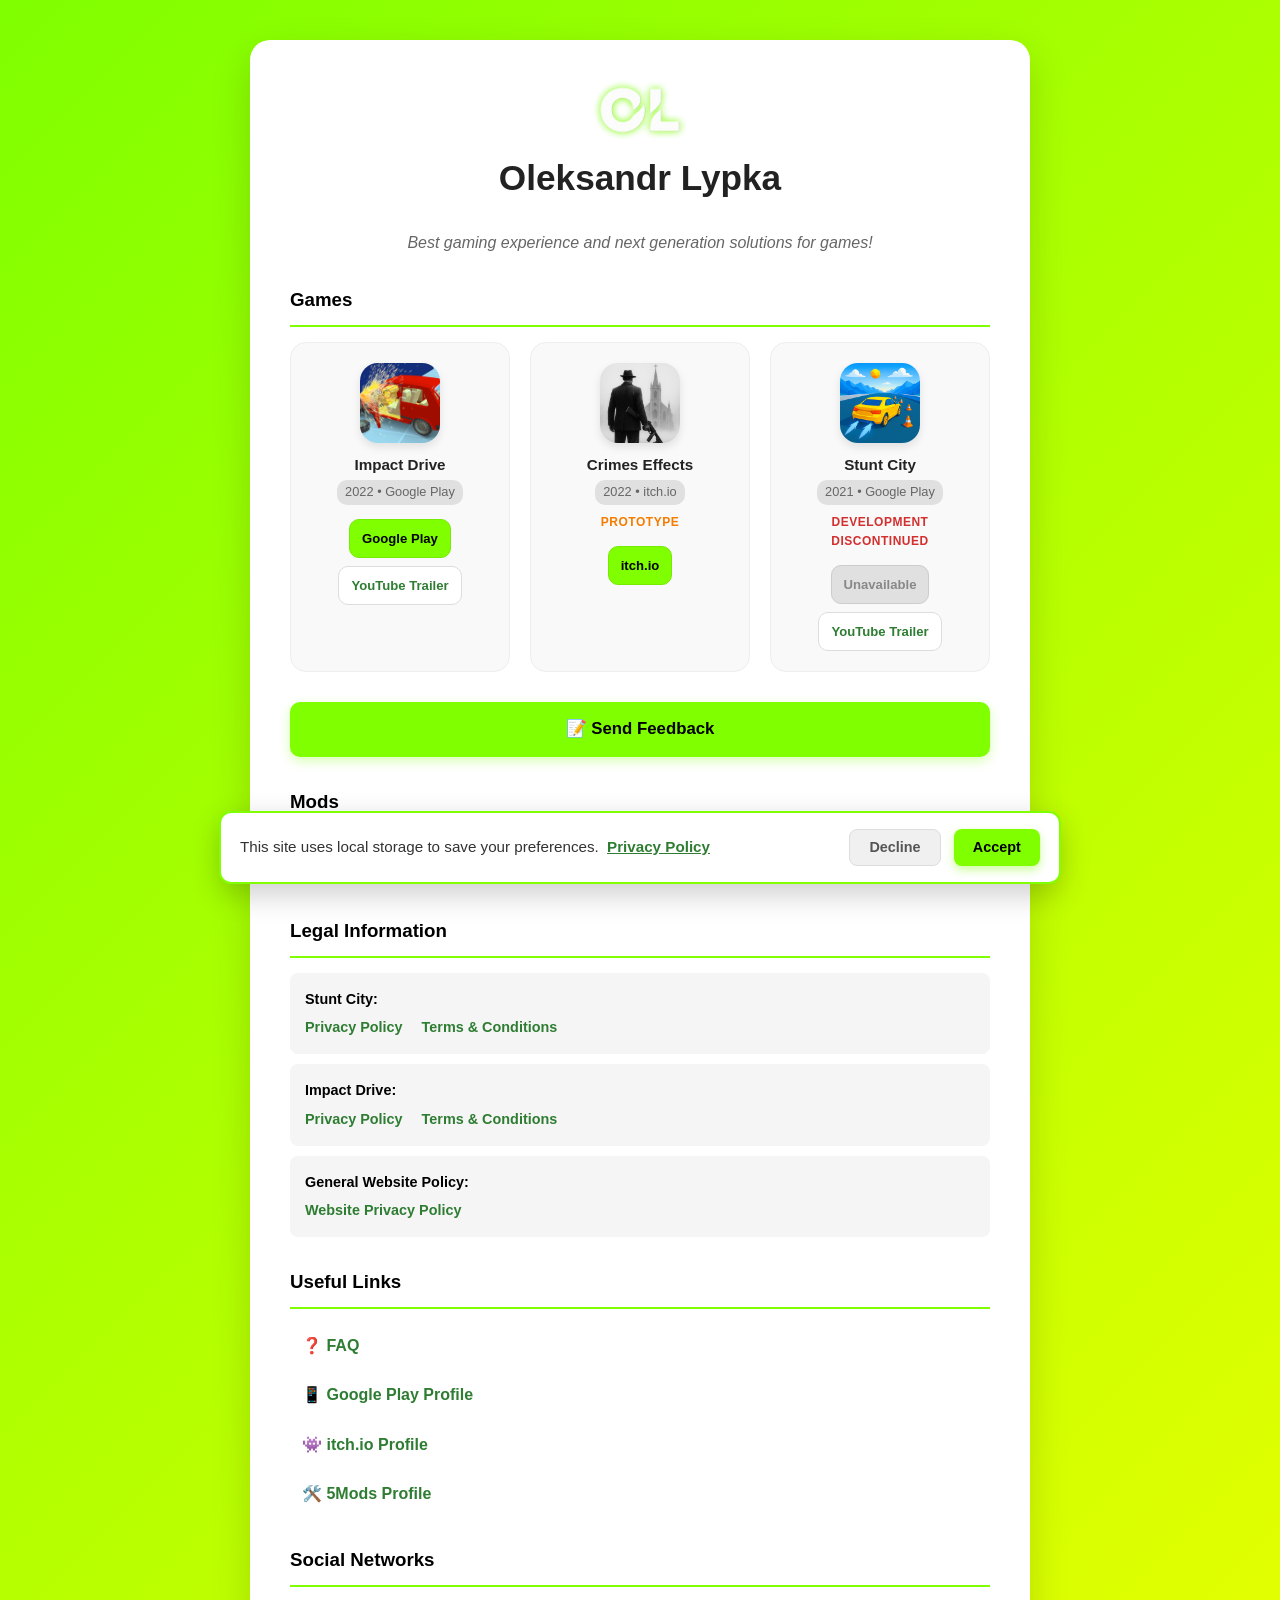
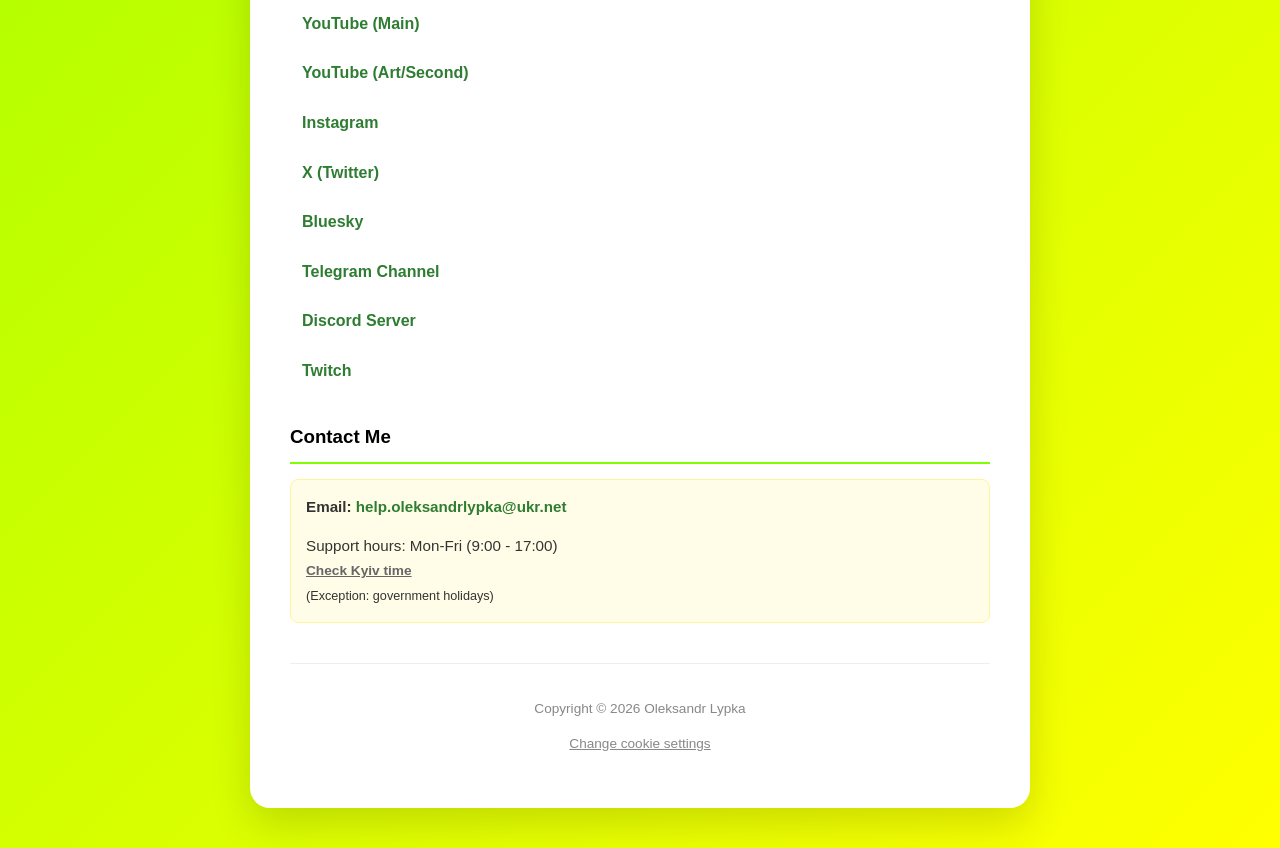
==== commit ed2d86d2: "Move contact email to global site.js and make it clickable" ====
--- a/index.html
+++ b/index.html
@@ -17,7 +17,7 @@
         <h1>Oleksandr Lypka</h1>
         <div class="subtitle">Best gaming experience and next generation solutions for games!</div>
 
-        <h3>Games</h3>
+        <h3 id="games">Games</h3>
 
         <div class="games-grid">
 
@@ -61,7 +61,7 @@
             📝 Send Feedback
         </a>
 
-        <h3>Mods</h3>
+        <h3 id="mods">Mods</h3>
         <ul>
             <li>
                 <a href="https://gta5-mods.com/vehicles/armored-jb700" target="_blank" rel="noopener noreferrer">
@@ -71,7 +71,7 @@
             </li>
         </ul>
 
-        <h3>Legal Information</h3>
+        <h3 id="legal">Legal Information</h3>
 
         <div class="legal-section">
             <strong>Stunt City:</strong>
@@ -101,7 +101,7 @@
             </div>
         </div>
 
-        <h3>Useful Links</h3>
+        <h3 id="links">Useful Links</h3>
         <ul>
             <li>
                 <a href="https://oleksandrlypka.github.io/FAQ.html" target="_blank" rel="noopener noreferrer">❓ FAQ</a>
@@ -124,7 +124,7 @@
             </li>
         </ul>
 
-        <h3>Social Networks</h3>
+        <h3 id="social">Social Networks</h3>
         <ul>
             <li>
                 <a href="https://www.youtube.com/@Oleksandr_Lypka" target="_blank" rel="noopener noreferrer">
@@ -162,11 +162,11 @@
             <li><a href="https://twitch.tv/oleksandr_lypka" target="_blank" rel="noopener noreferrer">Twitch</a></li>
         </ul>
 
-        <h3>Contact Me</h3>
+        <h3 id="contact">Contact Me</h3>
         <div class="contact-info">
-            <p style="margin-top: 0;"><strong>Email:</strong> help.oleksandrlypka@ukr.net</p>
+            <p style="margin-top: 0;"><strong>Email:</strong> <a class="contact-email"></a></p>
             <p style="margin-bottom: 0;">
-                Support working time: Mon-Fri (9:00 - 17:00)<br>
+                Support hours: Mon-Fri (9:00 - 17:00)<br>
                 <a href="https://time.is/en/Kyiv" target="_blank" rel="noopener noreferrer"
                    style="display:inline; color:#666; font-size: 0.9em; text-decoration:underline;">
                     Check Kyiv
@@ -186,7 +186,7 @@
 
     </div>
 
-    <script src="cookie-banner.js" defer></script>
+    <script src="site.js" defer></script>
 </body>
 
 </html>
--- a/style.css
+++ b/style.css
@@ -207,7 +207,9 @@
 /* Links Hover */
 ul a:hover,
 .legal-links a:hover,
-.footer a:hover {
+.footer a:hover,
+.contact-info a:hover,
+a.contact-email:hover {
     text-decoration: underline;
     color: #1b5e20;
 }
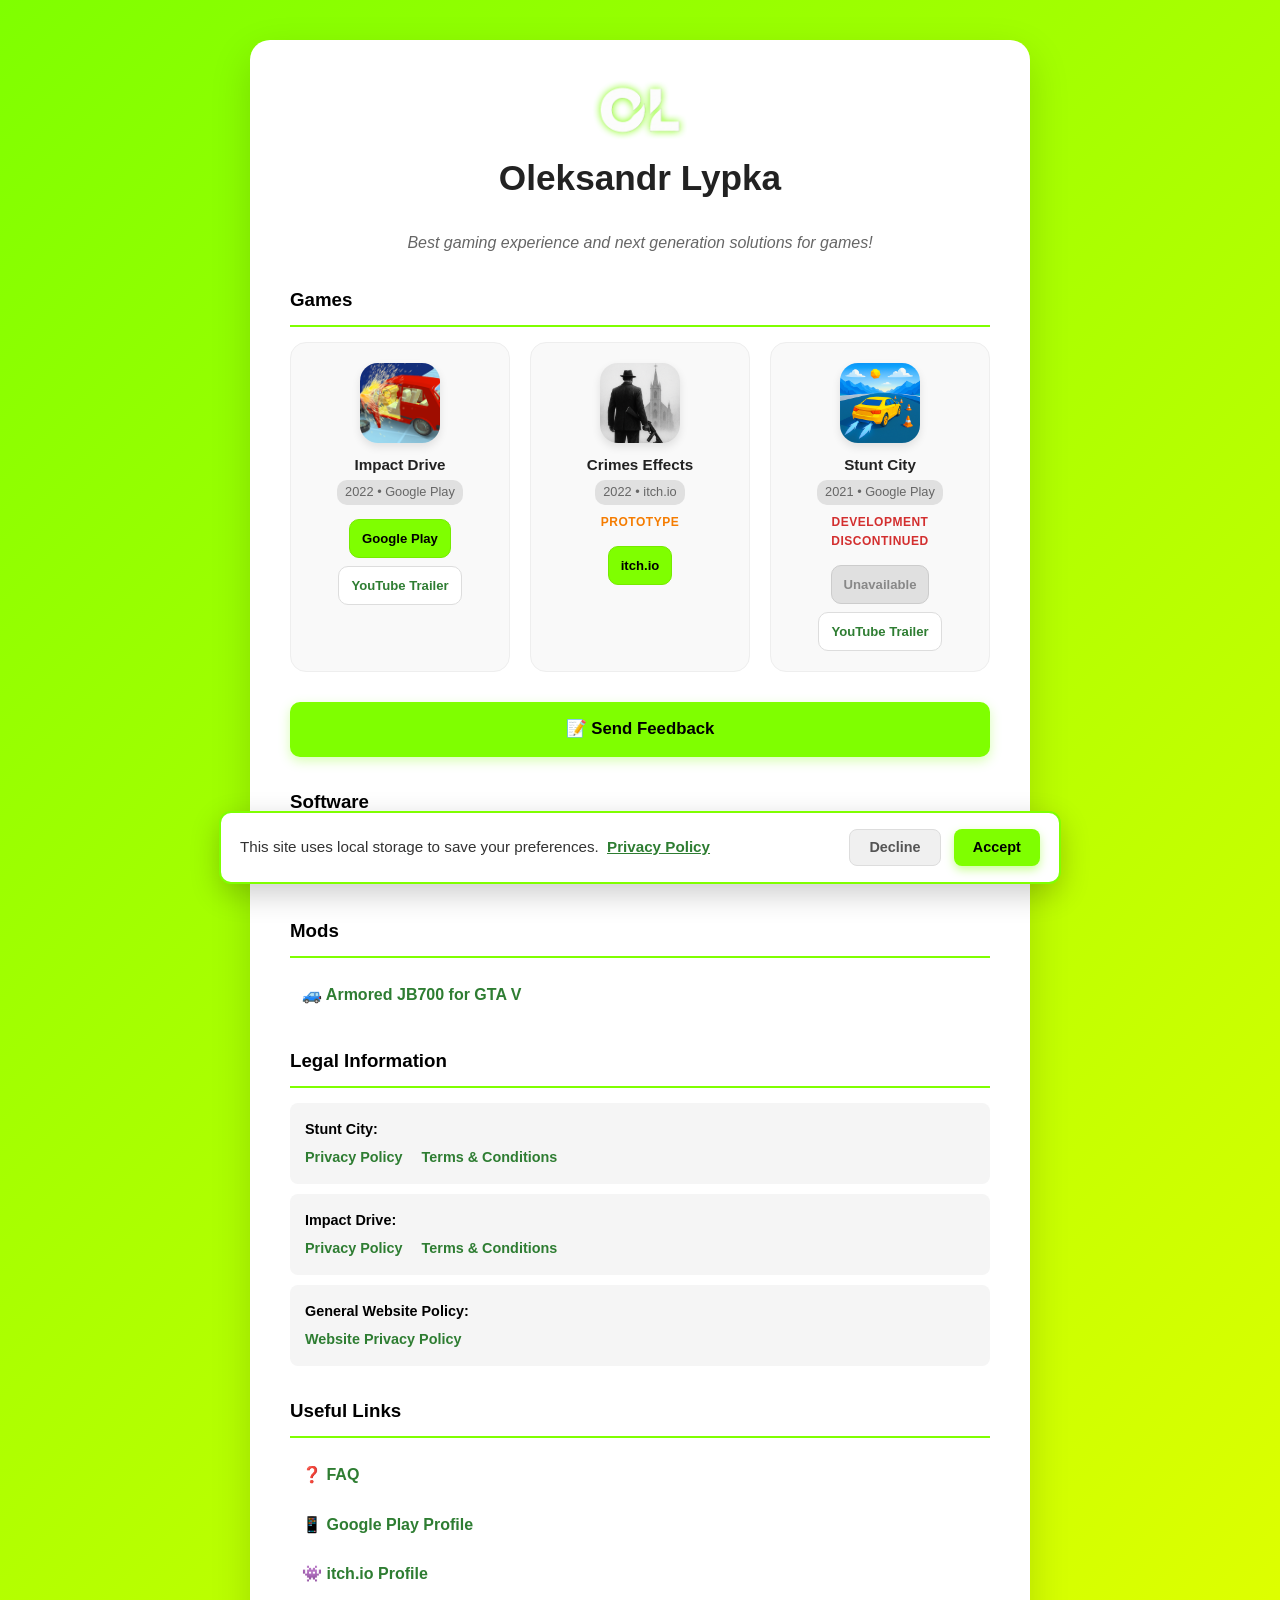
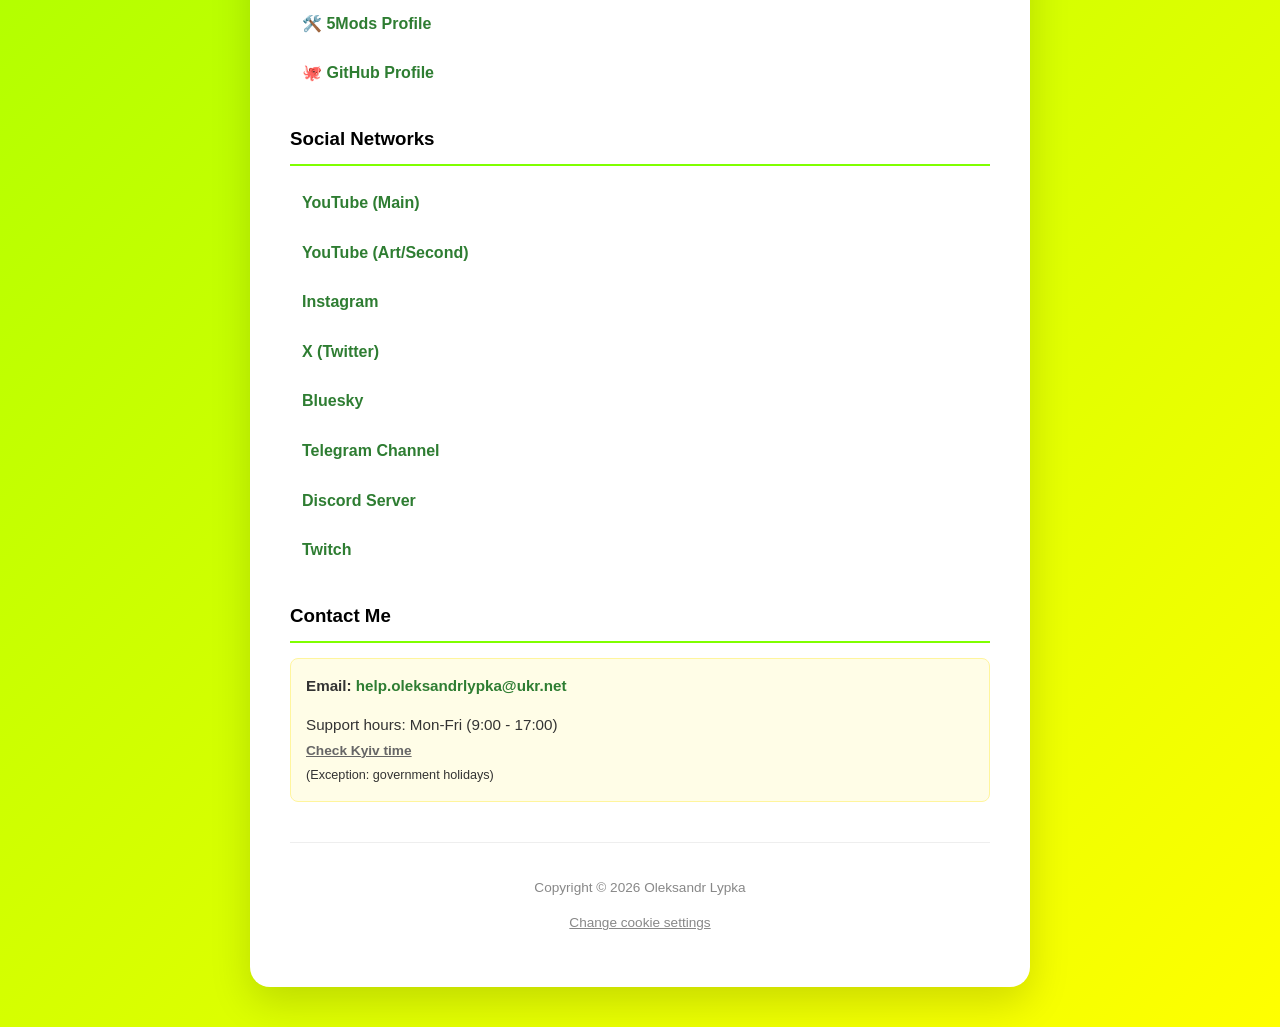
==== commit 5bd73885: "Add Software section with HatchGrouper and GitHub profile link" ====
--- a/index.html
+++ b/index.html
@@ -61,6 +61,15 @@
             📝 Send Feedback
         </a>
 
+        <h3 id="software">Software</h3>
+        <ul>
+            <li>
+                <a href="https://github.com/OleksandrLypka/Hatch-Grouper" target="_blank" rel="noopener noreferrer">
+                    📦 HatchGrouper – Inspection hatch sizing optimizer (Windows)
+                </a>
+            </li>
+        </ul>
+
         <h3 id="mods">Mods</h3>
         <ul>
             <li>
@@ -120,6 +129,11 @@
                 <a href="https://www.gta5-mods.com/users/OleksandrLypka" target="_blank" rel="noopener noreferrer">
                     🛠️
                     5Mods Profile
+                </a>
+            </li>
+            <li>
+                <a href="https://github.com/OleksandrLypka" target="_blank" rel="noopener noreferrer">
+                    🐙 GitHub Profile
                 </a>
             </li>
         </ul>
